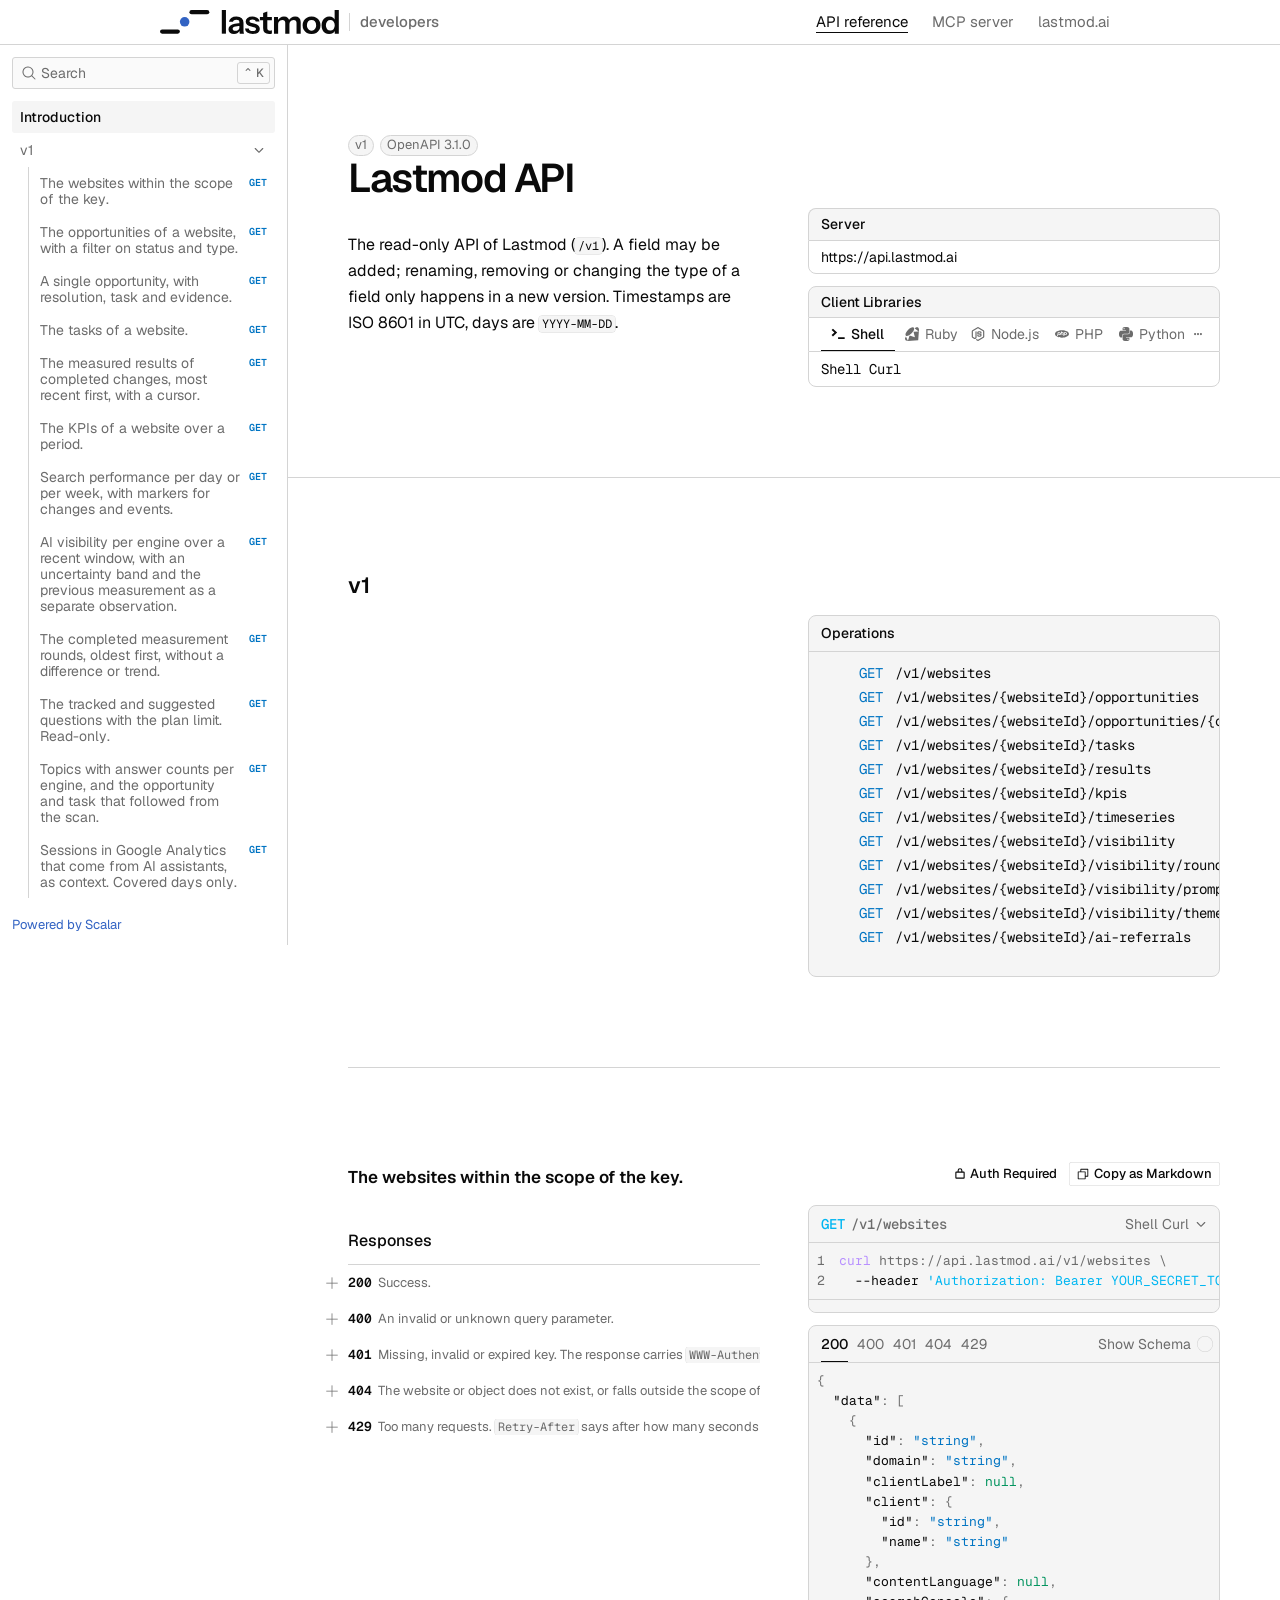
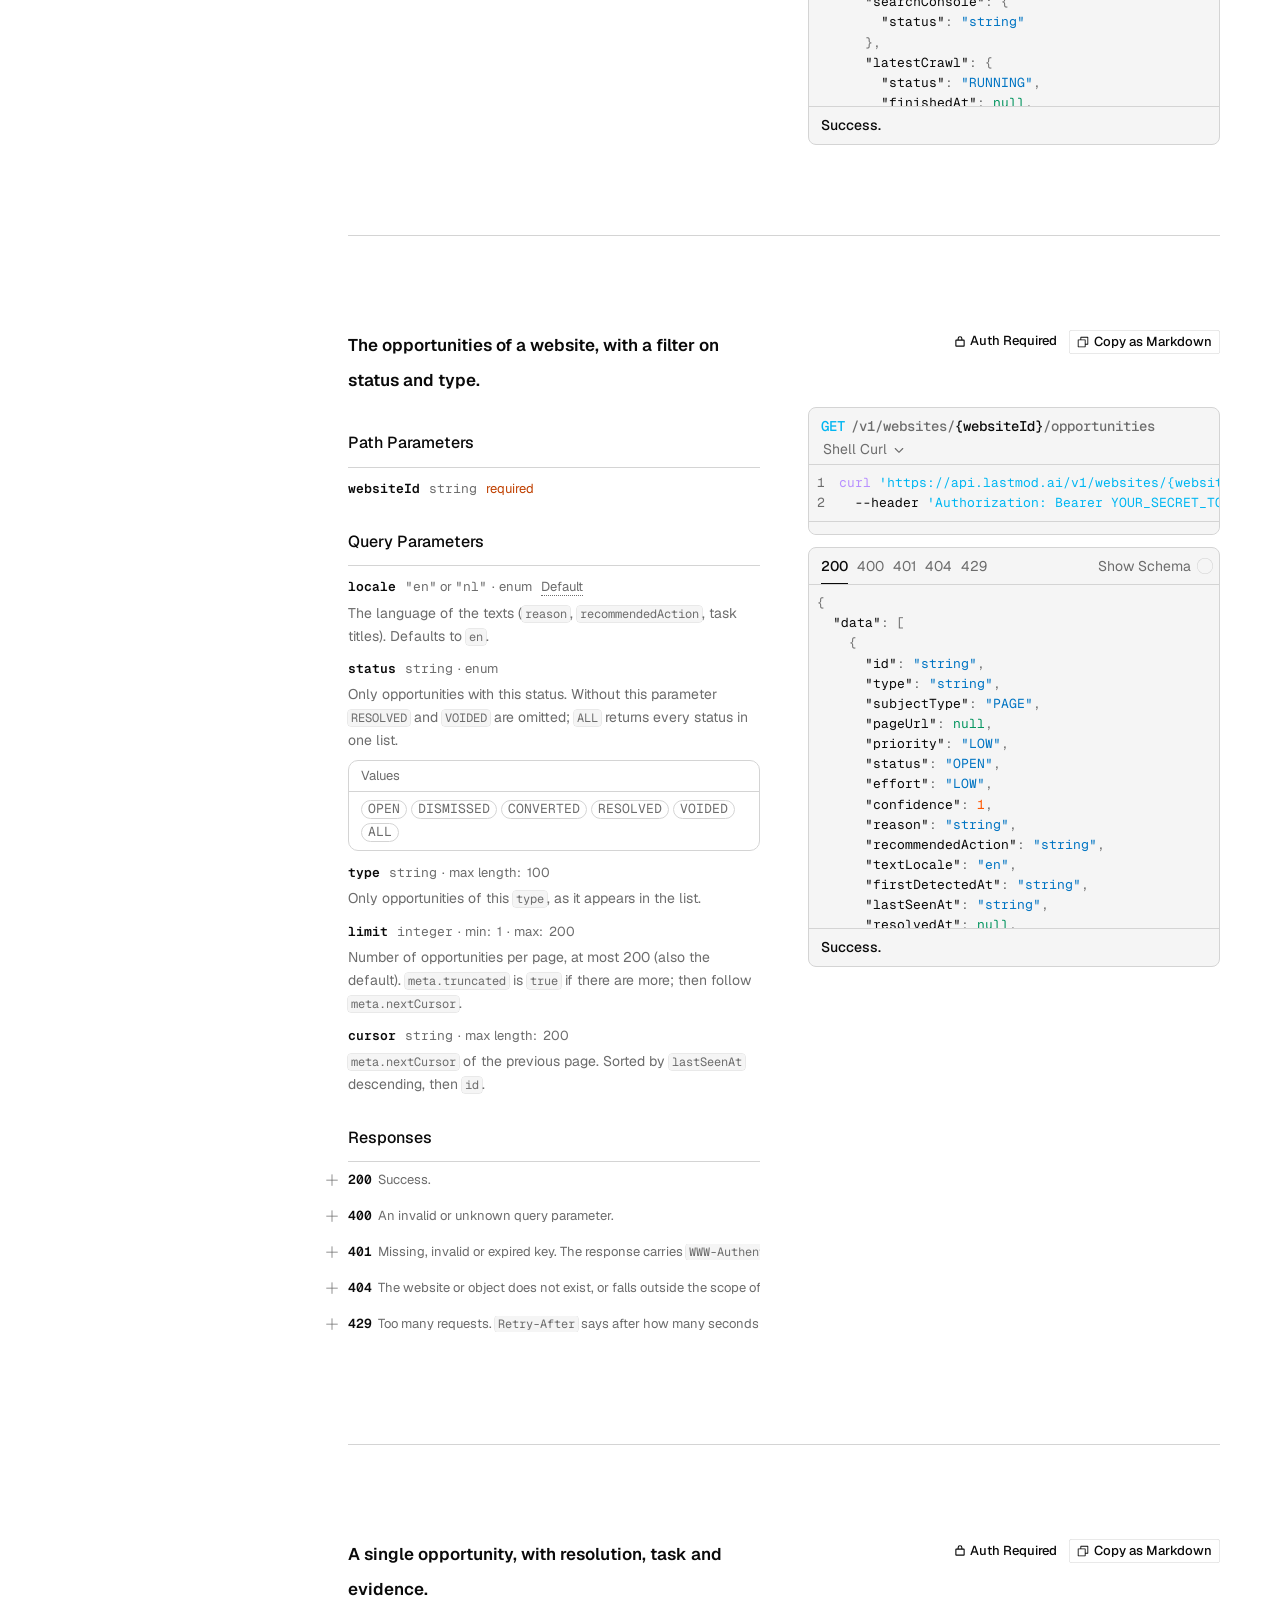
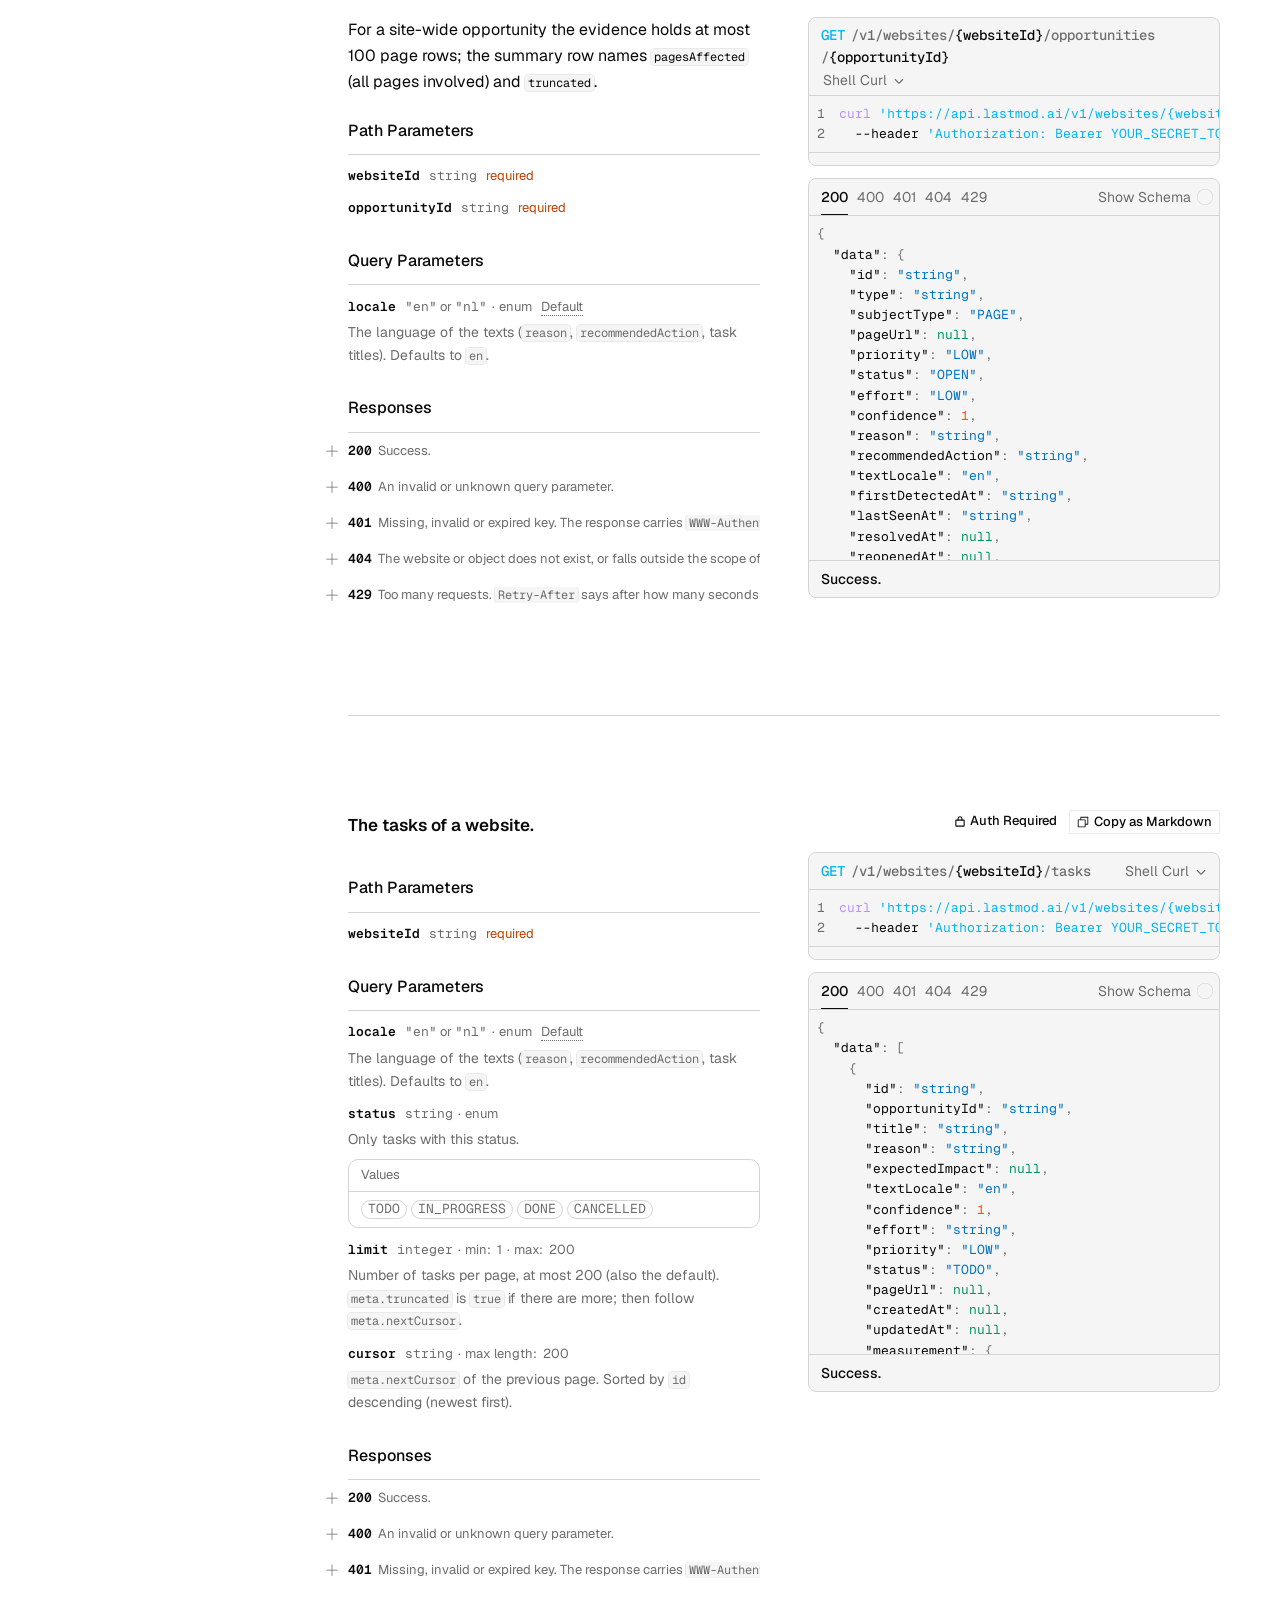
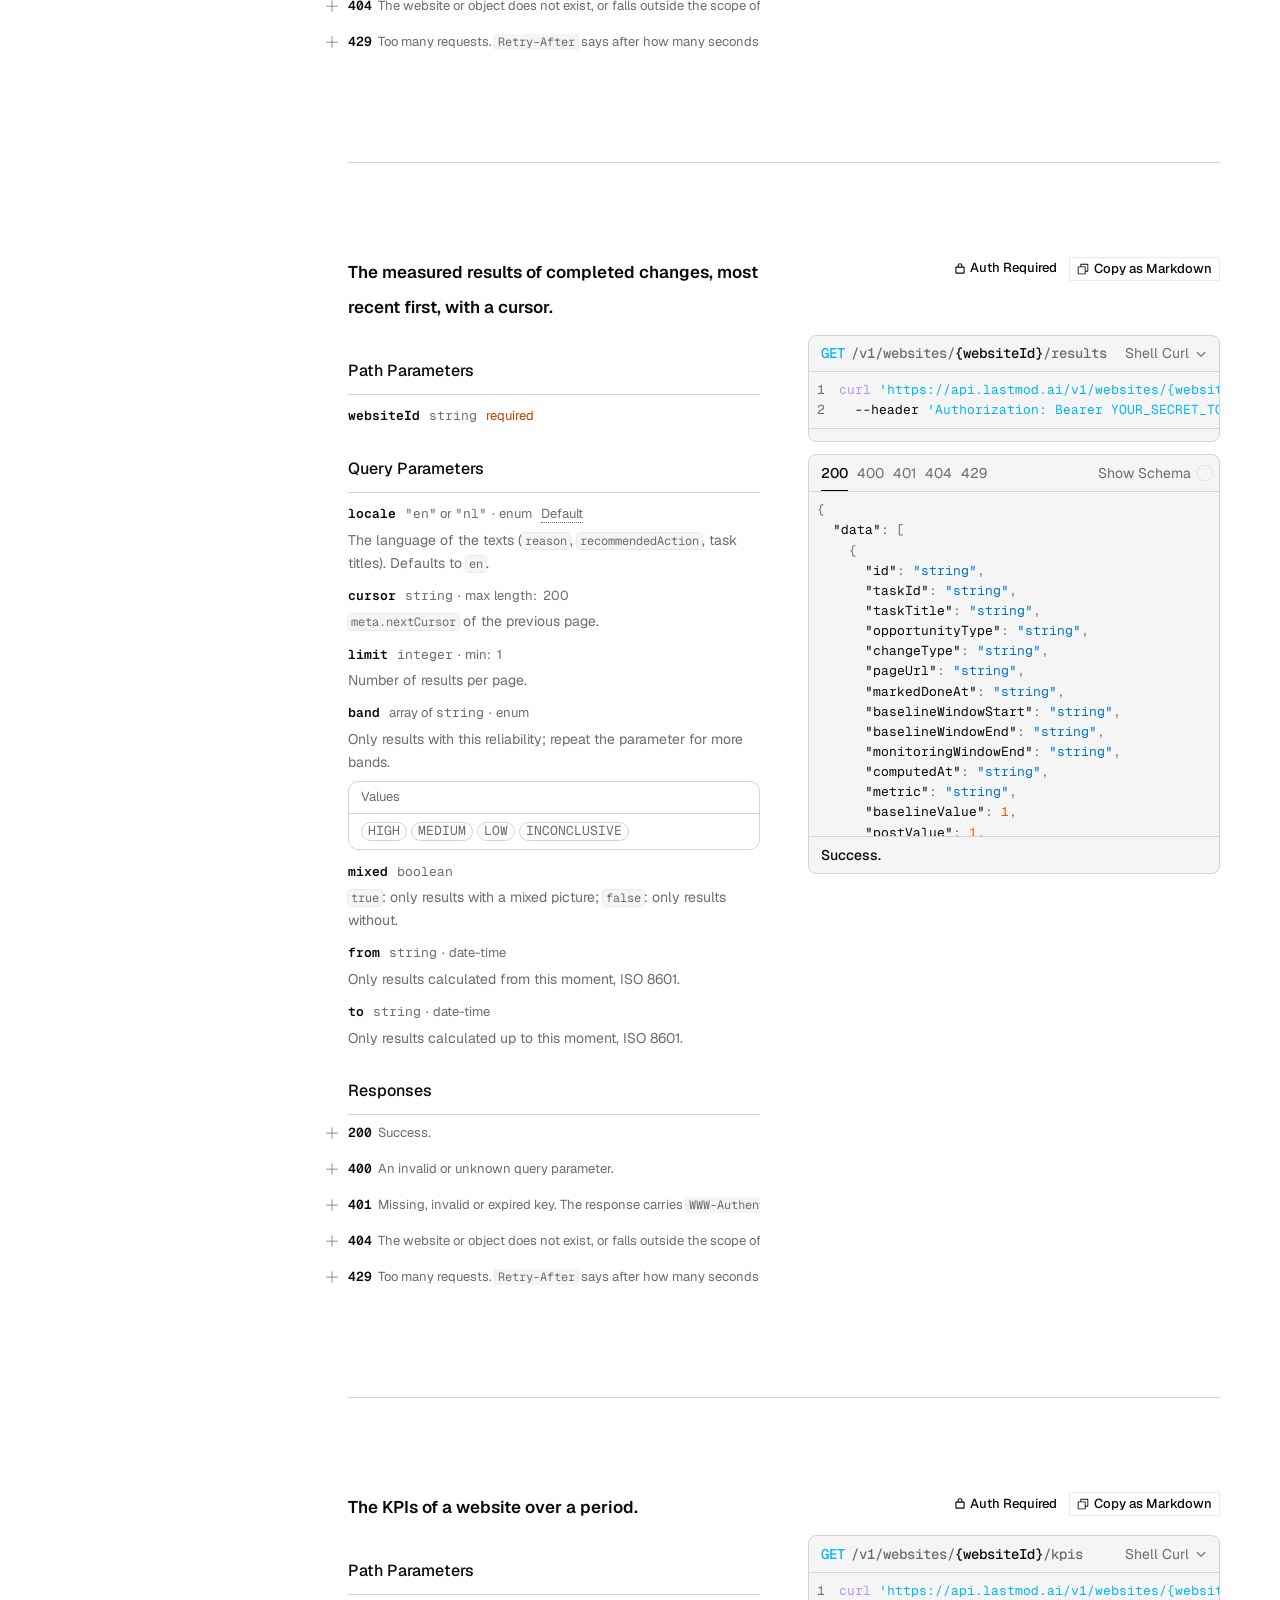
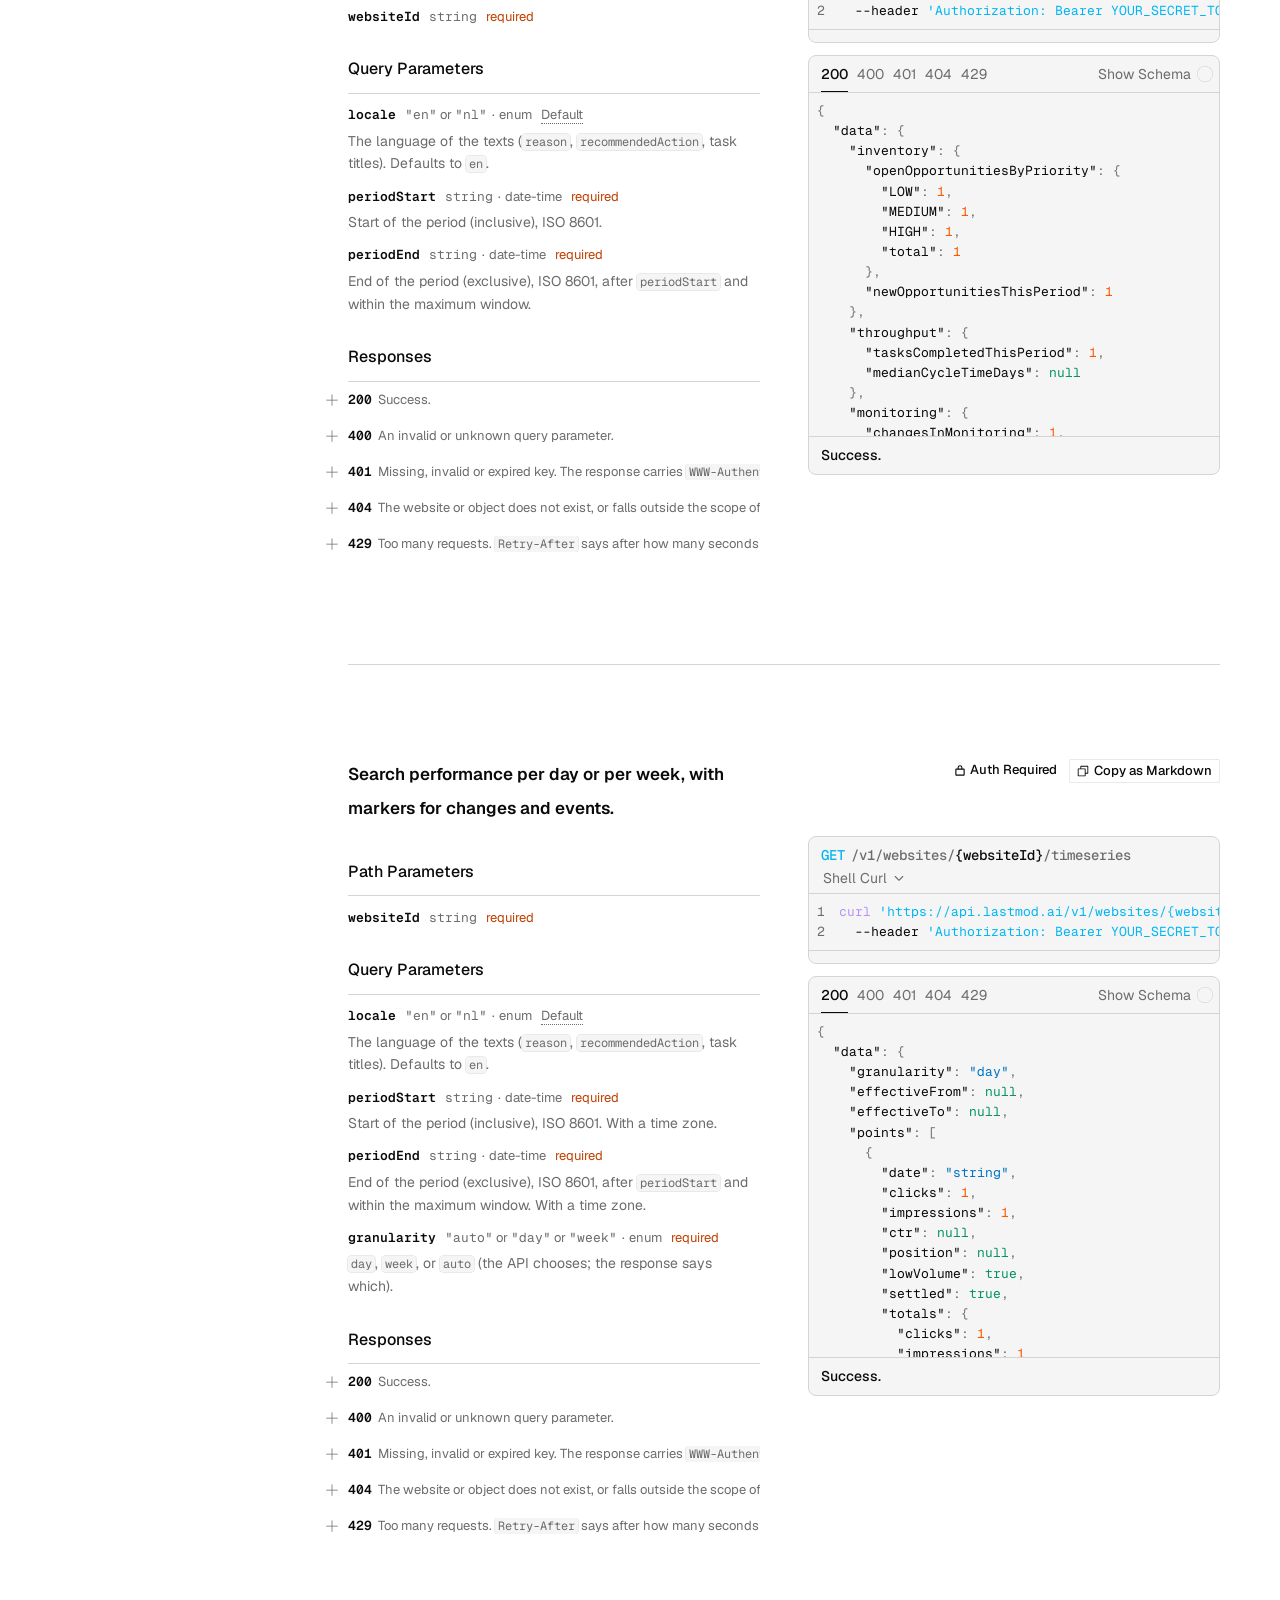
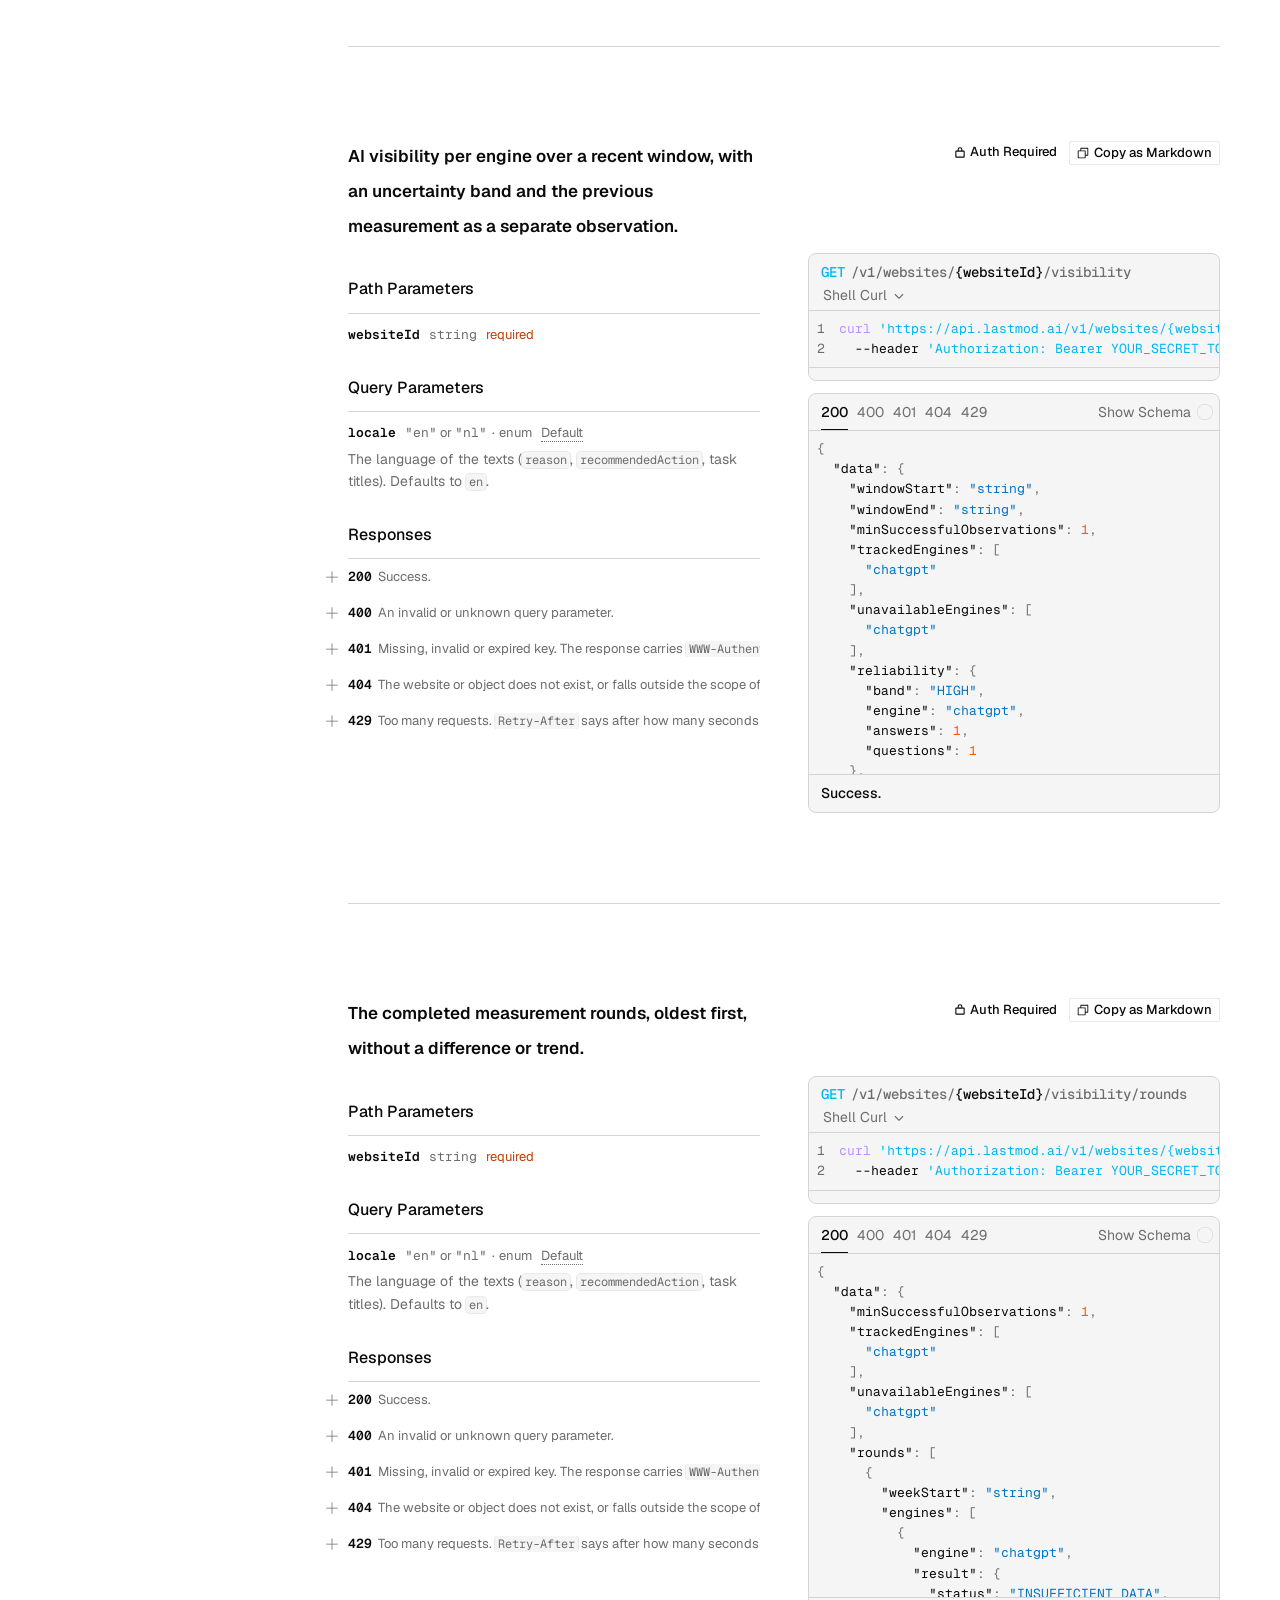
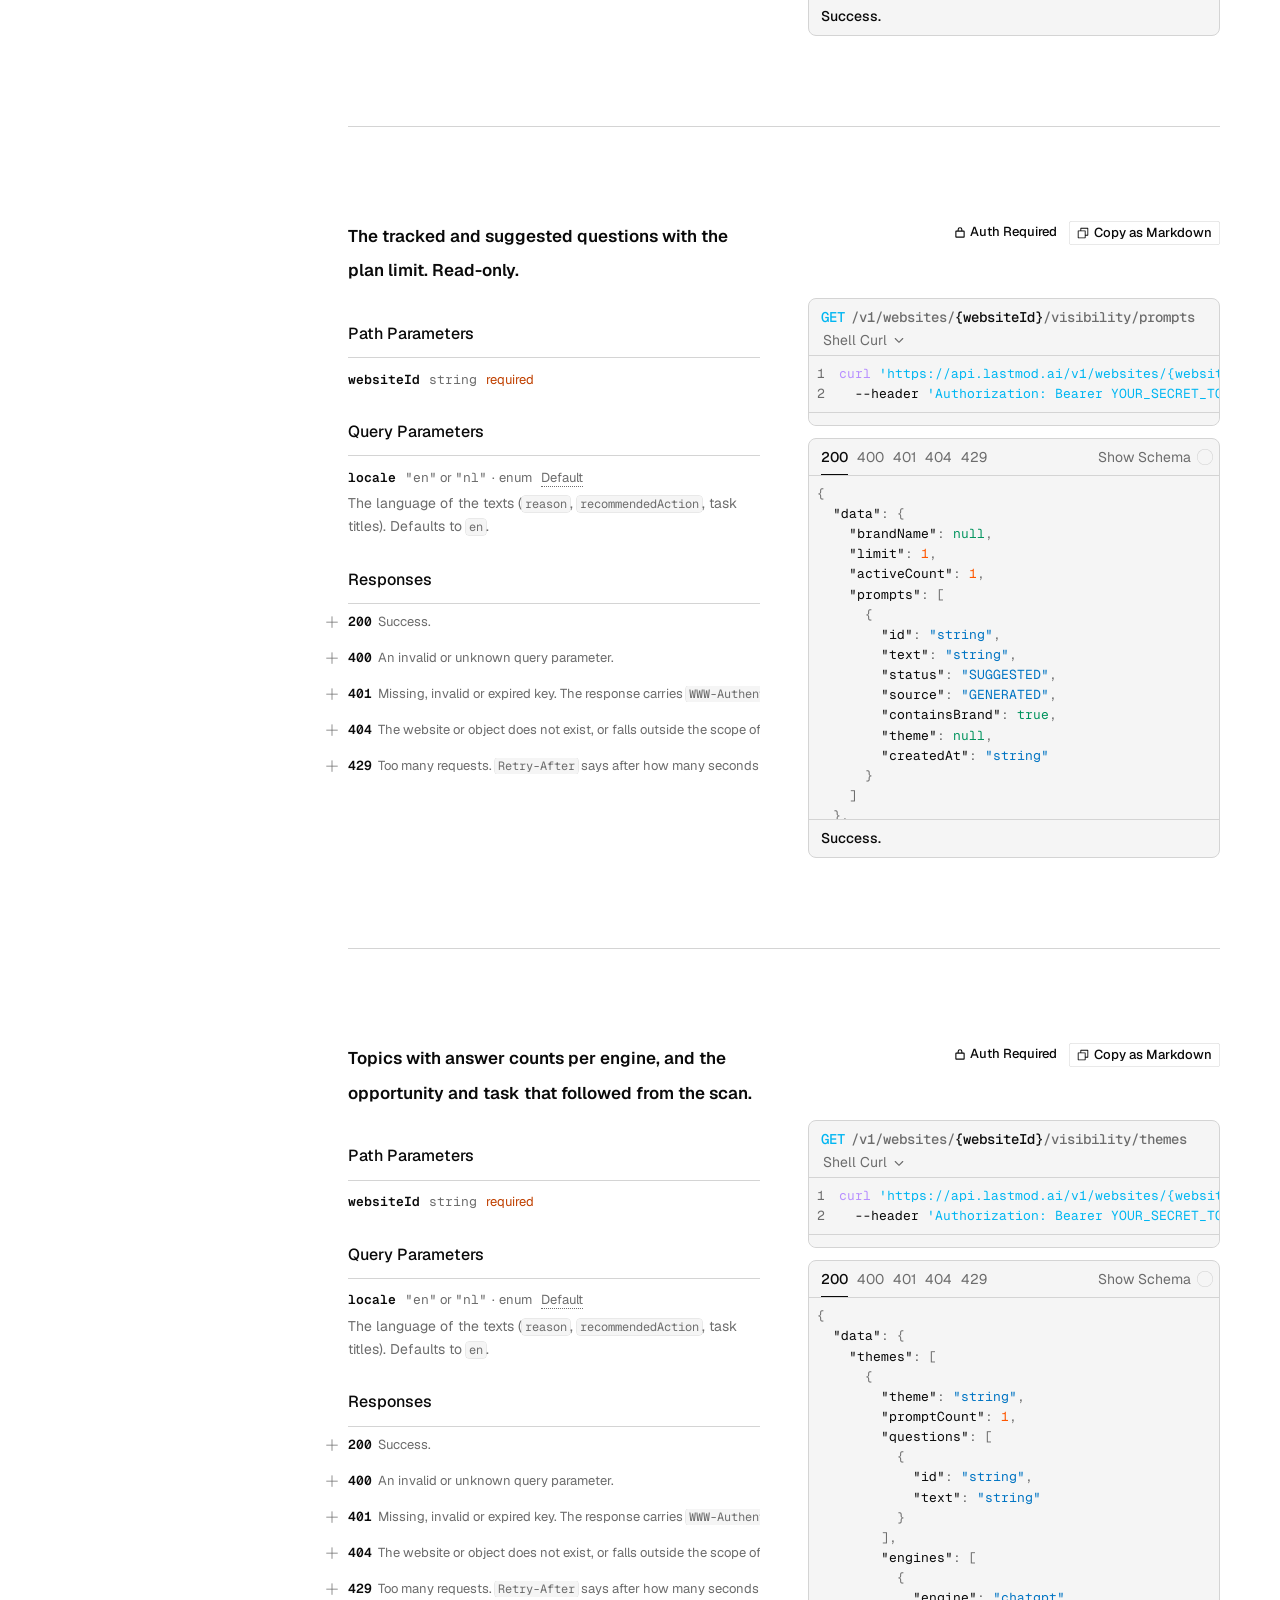
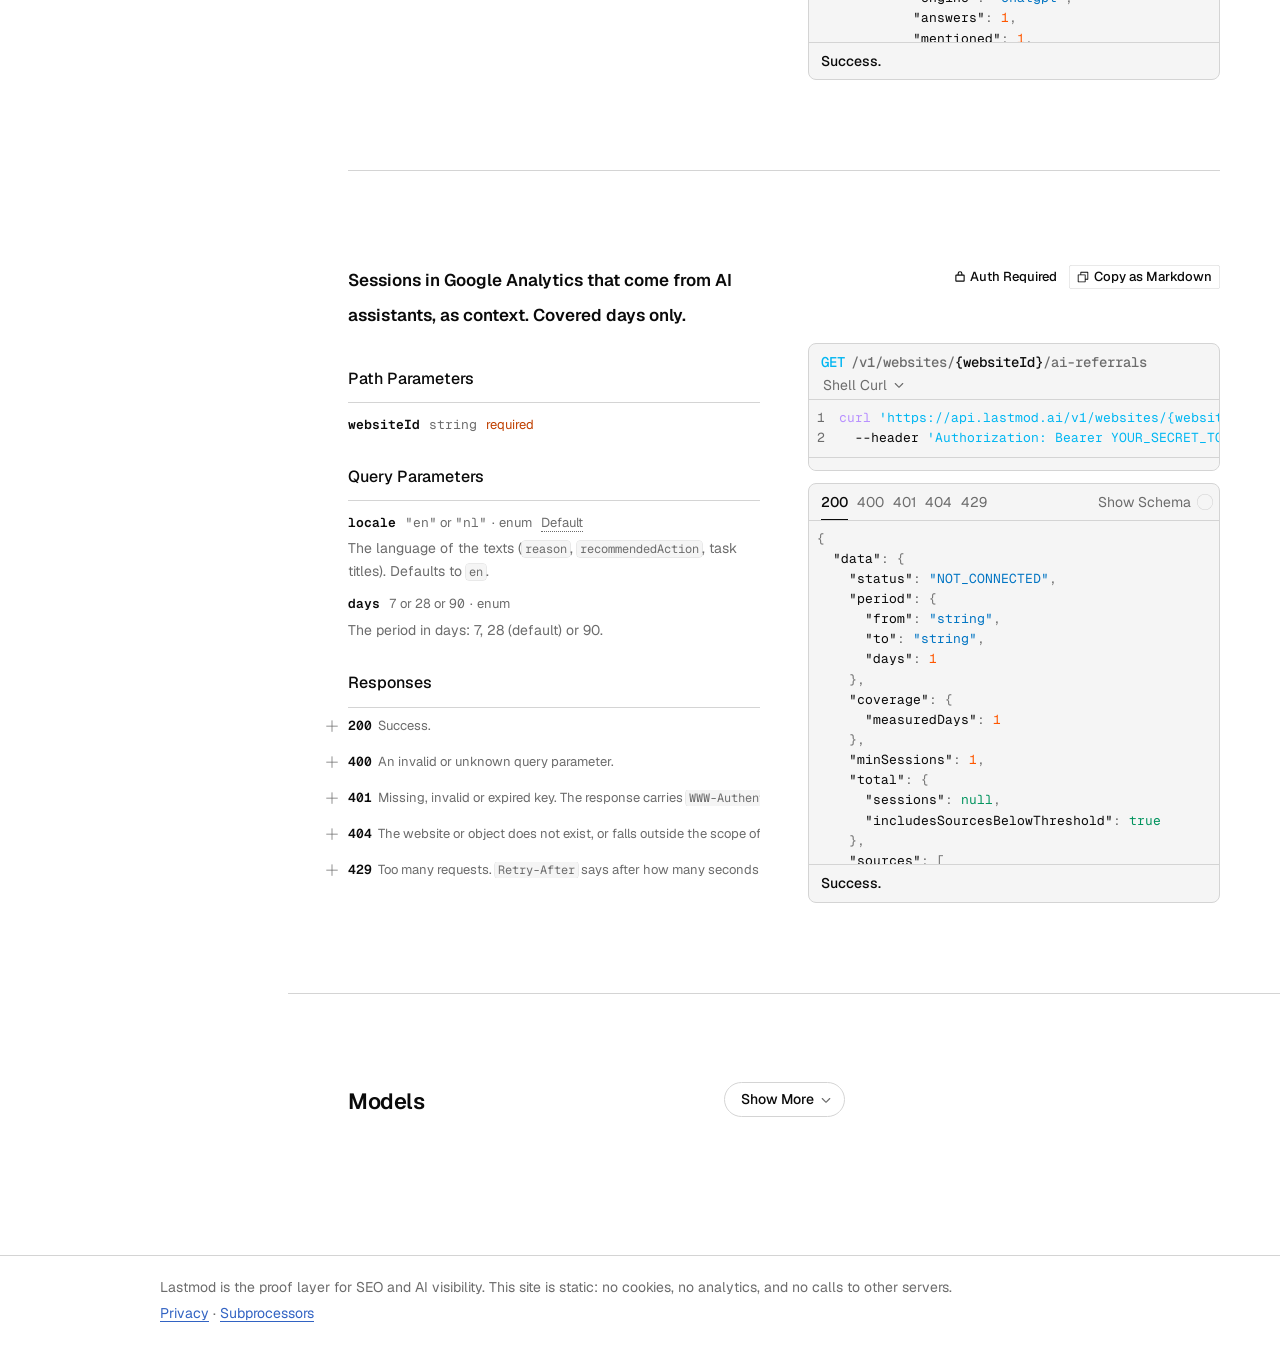
==== api/index.html @ a7e5242b "Publish developers site (source 8c33e9829)" ====
<!doctype html>
<html lang="en">
<head>
<meta charset="utf-8">
<meta name="viewport" content="width=device-width, initial-scale=1">
<meta http-equiv="Content-Security-Policy" content="default-src &#39;none&#39;; script-src &#39;self&#39;; style-src &#39;self&#39; &#39;unsafe-inline&#39;; img-src &#39;self&#39; data:; font-src &#39;self&#39; data:; connect-src &#39;self&#39;; base-uri &#39;none&#39;; form-action &#39;none&#39;">
<meta name="referrer" content="no-referrer">
<meta name="color-scheme" content="light dark">
<title>API reference — Lastmod for developers</title>
<meta name="description" content="The Lastmod /v1 API reference: endpoints, parameters, responses and errors.">
<link rel="icon" href="/favicon.svg" type="image/svg+xml">
<link rel="preload" href="/fonts/geist-latin-wght-normal.woff2" as="font" type="font/woff2" crossorigin>
<link rel="stylesheet" href="/tokens.css">
<link rel="stylesheet" href="/site.css">
<link rel="stylesheet" href="/api/theme.css">
</head>
<body>
<a class="skip" href="#main">Skip to content</a>
<header class="site-header">
<div class="site-header__inner">
<a class="brand" href="/" aria-label="Lastmod developers"><svg class="brand__logo brand__logo--full" viewBox="0 0 5439 730" fill="none" aria-hidden="true" focusable="false"><g transform="translate(0 720.0) scale(1 -1)"><g stroke="currentColor"><path d="M65 65 H540" stroke-width="130" stroke-linecap="round"/><path d="M960 655 H1435" stroke-width="130" stroke-linecap="round"/></g><circle cx="750" cy="360" r="145" fill="var(--lastmod-brand, #3263c3)"/><g fill="currentColor"><path transform="translate(1813.0 0.0)" d="M67.0 0.0V720.0H193.0V0.0Z"/><path transform="translate(2043.0 0.0)" d="M385.0 0.0Q380.0 20.0 377.5 44.0Q375.0 68.0 375.0 102.0H371.0V344.0Q371.0 384.0 348.5 404.5Q326.0 425.0 280.0 425.0Q235.0 425.0 208.5 408.5Q182.0 392.0 176.0 361.0H55.0Q63.0 432.0 123.0 476.0Q183.0 520.0 284.0 520.0Q389.0 520.0 443.0 472.5Q497.0 425.0 497.0 333.0V102.0Q497.0 78.0 500.5 53.0Q504.0 28.0 511.0 0.0ZM208.0 -10.0Q131.0 -10.0 85.5 28.5Q40.0 67.0 40.0 132.0Q40.0 202.0 91.0 243.0Q142.0 284.0 235.0 298.0L394.0 322.0V242.0L256.0 221.0Q211.0 214.0 188.5 196.0Q166.0 178.0 166.0 146.0Q166.0 117.0 187.0 101.5Q208.0 86.0 245.0 86.0Q299.0 86.0 335.0 113.0Q371.0 140.0 371.0 179.0L385.0 102.0Q365.0 47.0 319.5 18.5Q274.0 -10.0 208.0 -10.0Z"/><path transform="translate(2561.0 0.0)" d="M262.0 -10.0Q156.0 -10.0 93.0 34.5Q30.0 79.0 24.0 158.0H139.0Q144.0 119.0 176.0 99.0Q208.0 79.0 262.0 79.0Q311.0 79.0 335.5 94.5Q360.0 110.0 360.0 139.0Q360.0 160.0 346.0 173.5Q332.0 187.0 293.0 196.0L211.0 215.0Q127.0 233.0 86.5 271.5Q46.0 310.0 46.0 368.0Q46.0 439.0 100.5 479.5Q155.0 520.0 251.0 520.0Q346.0 520.0 403.5 479.5Q461.0 439.0 467.0 368.0H352.0Q347.0 399.0 320.5 415.0Q294.0 431.0 248.0 431.0Q205.0 431.0 183.0 417.5Q161.0 404.0 161.0 378.0Q161.0 358.0 178.0 344.5Q195.0 331.0 235.0 321.0L323.0 301.0Q398.0 284.0 436.5 242.0Q475.0 200.0 475.0 143.0Q475.0 70.0 419.0 30.0Q363.0 -10.0 262.0 -10.0Z"/><path transform="translate(3024.0 0.0)" d="M296.0 -10.0Q202.0 -10.0 157.5 34.5Q113.0 79.0 113.0 168.0V626.0L240.0 673.0V165.0Q240.0 128.0 260.0 110.0Q280.0 92.0 323.0 92.0Q340.0 92.0 353.5 94.5Q367.0 97.0 379.0 101.0V3.0Q367.0 -3.0 345.0 -6.5Q323.0 -10.0 296.0 -10.0ZM15.0 411.0V510.0H379.0V411.0Z"/><path transform="translate(3400.0 0.0)" d="M67.0 0.0V510.0H190.0V390.0H193.0V0.0ZM410.0 0.0V329.0Q410.0 374.0 387.5 395.5Q365.0 417.0 324.0 417.0Q288.0 417.0 258.0 400.0Q228.0 383.0 210.5 352.0Q193.0 321.0 193.0 280.0L180.0 397.0Q206.0 453.0 255.0 486.5Q304.0 520.0 369.0 520.0Q447.0 520.0 492.0 475.5Q537.0 431.0 537.0 361.0V0.0ZM753.0 0.0V329.0Q753.0 374.0 731.0 395.5Q709.0 417.0 668.0 417.0Q631.0 417.0 601.0 400.0Q571.0 383.0 554.0 352.0Q537.0 321.0 537.0 280.0L515.0 397.0Q540.0 453.0 591.0 486.5Q642.0 520.0 709.0 520.0Q789.0 520.0 834.5 474.5Q880.0 429.0 880.0 354.0V0.0Z"/><path transform="translate(4311.0 0.0)" d="M299.0 -10.0Q218.0 -10.0 156.5 24.0Q95.0 58.0 61.0 118.5Q27.0 179.0 27.0 257.0Q27.0 335.0 61.0 394.0Q95.0 453.0 156.5 486.5Q218.0 520.0 299.0 520.0Q381.0 520.0 442.0 486.5Q503.0 453.0 537.0 394.0Q571.0 335.0 571.0 257.0Q571.0 179.0 536.5 118.5Q502.0 58.0 441.0 24.0Q380.0 -10.0 299.0 -10.0ZM299.0 91.0Q339.0 91.0 371.0 111.5Q403.0 132.0 421.0 169.5Q439.0 207.0 439.0 258.0Q439.0 333.0 399.5 376.0Q360.0 419.0 299.0 419.0Q238.0 419.0 198.0 376.0Q158.0 333.0 158.0 258.0Q158.0 207.0 176.5 169.5Q195.0 132.0 226.5 111.5Q258.0 91.0 299.0 91.0Z"/><path transform="translate(4885.0 0.0)" d="M431.0 0.0V115.0L441.0 113.0Q428.0 57.0 378.0 23.5Q328.0 -10.0 259.0 -10.0Q189.0 -10.0 137.5 22.5Q86.0 55.0 58.0 114.0Q30.0 173.0 30.0 253.0Q30.0 334.0 59.0 394.0Q88.0 454.0 140.5 487.0Q193.0 520.0 263.0 520.0Q335.0 520.0 382.0 485.5Q429.0 451.0 440.0 390.0L427.0 389.0V720.0H554.0V0.0ZM296.0 93.0Q357.0 93.0 393.5 135.5Q430.0 178.0 430.0 255.0Q430.0 332.0 393.0 374.0Q356.0 416.0 295.0 416.0Q235.0 416.0 198.0 373.5Q161.0 331.0 161.0 254.0Q161.0 177.0 198.0 135.0Q235.0 93.0 296.0 93.0Z"/></g></g></svg><svg class="brand__logo brand__logo--compact" viewBox="0 0 1000 1000" fill="none" aria-hidden="true" focusable="false"><path d="M140 780 H500 V220 H860" stroke="currentColor" stroke-width="200" stroke-linecap="round" stroke-linejoin="round"/><circle cx="500" cy="500" r="124" fill="var(--lastmod-brand, #3263c3)"/></svg><span class="brand__tag" aria-hidden="true">developers</span></a>
<nav class="nav" aria-label="Main"><a href="/api/" aria-current="page">API reference</a><a href="/mcp/">MCP server</a><a href="https://www.lastmod.ai">lastmod.ai</a></nav>
</div>
</header>
<main id="main" class="reference">
<div id="app"></div>
<noscript><p class="main">The API reference needs JavaScript. The same description is available as <a href="/spec/v1.openapi.json">JSON</a>.</p></noscript>
</main>
<footer class="site-footer">
<div class="site-footer__inner">
<p>Lastmod is the proof layer for SEO and AI visibility. This site is static: no cookies, no analytics, and no calls to other servers.</p>
<p><a href="https://www.lastmod.ai/en/privacy">Privacy</a> · <a href="https://www.lastmod.ai/en/subprocessors">Subprocessors</a></p>
</div>
</footer>
<script src="/vendor/scalar.js"></script>
<script src="/api/init.js"></script>
</body>
</html>
---- tokens.css ----
/* Generated from the Lastmod design tokens; do not edit by hand. */
:root {
  --background: oklch(1 0 0);
  --foreground: oklch(0.145 0 0);
  --muted: oklch(0.97 0 0);
  --muted-foreground: oklch(0.53 0 0);
  --primary: oklch(0.5193 0.1596 262.08);
  --primary-foreground: oklch(0.985 0 0);
  --border: oklch(0.87 0 0);
  --ring: oklch(0.6 0.14 262);
  --card: oklch(1 0 0);
  --primary-subtle: oklch(0.95 0.022 262);
  --primary-subtle-border: oklch(0.83 0.055 262);
  --info-subtle: oklch(0.96 0.025 240);
  --info-subtle-foreground: oklch(0.33 0.075 245);
  --info-border: oklch(0.88 0.05 240);
  --radius: 0.625rem;
  color-scheme: light;
}
@media (prefers-color-scheme: dark) {
  :root:not([data-theme="light"]) {
    --background: oklch(0.145 0 0);
    --foreground: oklch(0.985 0 0);
    --muted: oklch(0.269 0 0);
    --muted-foreground: oklch(0.708 0 0);
    --primary: oklch(0.7 0.135 262);
    --primary-foreground: oklch(0.16 0.03 262);
    --border: oklch(1 0 0 / 18%);
    --ring: oklch(0.7 0.135 262);
    --card: oklch(0.23 0.005 85);
    --primary-subtle: oklch(0.28 0.035 262);
    --primary-subtle-border: oklch(0.4 0.07 262);
    --info-subtle: oklch(0.27 0.04 245);
    --info-subtle-foreground: oklch(0.9 0.05 240);
    --info-border: oklch(0.38 0.06 245);
    --radius: 0.625rem;
    color-scheme: dark;
  }
}
:root[data-theme="dark"] {
  --background: oklch(0.145 0 0);
  --foreground: oklch(0.985 0 0);
  --muted: oklch(0.269 0 0);
  --muted-foreground: oklch(0.708 0 0);
  --primary: oklch(0.7 0.135 262);
  --primary-foreground: oklch(0.16 0.03 262);
  --border: oklch(1 0 0 / 18%);
  --ring: oklch(0.7 0.135 262);
  --card: oklch(0.23 0.005 85);
  --primary-subtle: oklch(0.28 0.035 262);
  --primary-subtle-border: oklch(0.4 0.07 262);
  --info-subtle: oklch(0.27 0.04 245);
  --info-subtle-foreground: oklch(0.9 0.05 240);
  --info-border: oklch(0.38 0.06 245);
  --radius: 0.625rem;
  color-scheme: dark;
}
---- site.css ----
/* Lastmod developers: layout of the static pages. Colour comes from tokens.css only. */

/* Geist en Geist Mono, zelf meegeleverd (OFL, fonts/LICENSE.txt): dezelfde lettertypen als lastmod.ai. */
@font-face {
  font-family: "Geist";
  src: url("/fonts/geist-latin-wght-normal.woff2") format("woff2-variations");
  font-weight: 100 900;
  font-style: normal;
  font-display: swap;
}

@font-face {
  font-family: "Geist Mono";
  src: url("/fonts/geist-mono-latin-wght-normal.woff2") format("woff2-variations");
  font-weight: 100 900;
  font-style: normal;
  font-display: swap;
}

*,
*::before,
*::after {
  box-sizing: border-box;
}

html {
  -webkit-text-size-adjust: 100%;
}

body {
  margin: 0;
  background: var(--background);
  color: var(--foreground);
  font-family:
    "Geist",
    ui-sans-serif,
    system-ui,
    -apple-system,
    "Segoe UI",
    Roboto,
    "Helvetica Neue",
    Arial,
    sans-serif;
  font-size: 1rem;
  line-height: 1.6;
}

a {
  color: var(--primary);
  text-underline-offset: 0.18em;
}

a:focus-visible,
summary:focus-visible {
  outline: 2px solid var(--ring);
  outline-offset: 2px;
  border-radius: 2px;
}

code,
pre {
  font-family: "Geist Mono", ui-monospace, "SF Mono", Menlo, Consolas, "Liberation Mono", monospace;
}

.skip {
  position: absolute;
  left: -999px;
}
.skip:focus {
  left: 1rem;
  top: 1rem;
  z-index: 10;
  background: var(--background);
  padding: 0.5rem 0.75rem;
}

.site-header {
  border-bottom: 1px solid var(--border);
}

.site-header__inner,
.main,
.site-footer__inner {
  max-width: 62rem;
  margin: 0 auto;
  padding-left: 1rem;
  padding-right: 1rem;
}

.site-header__inner {
  display: flex;
  flex-wrap: wrap;
  align-items: center;
  gap: 0 1.5rem;
}

.brand {
  display: inline-flex;
  align-items: center;
  gap: 0.625rem;
  min-height: 2.75rem;
  color: var(--foreground);
  text-decoration: none;
}

.brand__logo {
  display: block;
  height: 1.5rem;
  width: auto;
  flex: none;
}

/* Het volledige logo bevat het beeldmerk al: het compacte is alleen voor smalle schermen. */
.brand__logo--compact {
  display: none;
  height: 1.75rem;
}

.brand__tag {
  color: var(--muted-foreground);
  font-size: 0.9375rem;
  font-weight: 500;
  padding-left: 0.625rem;
  border-left: 1px solid var(--border);
  line-height: 1.25;
}

@media (max-width: 30rem) {
  .brand__logo--full {
    display: none;
  }
  .brand__logo--compact {
    display: block;
  }
}

.nav {
  display: flex;
  flex-wrap: wrap;
  gap: 0 0.25rem;
  margin-left: auto;
}

.nav a {
  display: inline-flex;
  align-items: center;
  min-height: 2.75rem;
  min-width: 2.75rem;
  padding: 0 0.625rem;
  color: var(--muted-foreground);
  font-size: 0.9375rem;
  text-decoration: none;
}

.nav a:hover,
.nav a[aria-current="page"] {
  color: var(--foreground);
}

.nav a[aria-current="page"] {
  text-decoration: underline;
  text-underline-offset: 0.35em;
}

.main {
  padding-top: 2.5rem;
  padding-bottom: 4rem;
}

h1 {
  margin: 0 0 0.75rem;
  font-size: clamp(1.75rem, 1.4rem + 1.4vw, 2.5rem);
  font-weight: 600;
  line-height: 1.12;
  letter-spacing: -0.035em;
}

h2 {
  margin: 2.5rem 0 0.75rem;
  font-size: 1.375rem;
  font-weight: 600;
  line-height: 1.25;
  letter-spacing: -0.02em;
}

h3 {
  margin: 0 0 0.25rem;
  font-size: 1.0625rem;
}

p,
ul,
ol {
  margin: 0 0 1rem;
}

.lede {
  max-width: 40rem;
  color: var(--muted-foreground);
  font-size: 1.125rem;
}

.muted {
  color: var(--muted-foreground);
}

.cards {
  display: grid;
  gap: 1rem;
  grid-template-columns: repeat(auto-fit, minmax(16rem, 1fr));
  margin: 1.5rem 0 0;
  padding: 0;
  list-style: none;
}

.card {
  display: block;
  height: 100%;
  padding: 1.25rem;
  border: 1px solid var(--border);
  border-radius: var(--radius);
  background: var(--card);
  color: var(--foreground);
  text-decoration: none;
}

.card:hover {
  border-color: var(--primary);
}

.card p {
  margin: 0;
  color: var(--muted-foreground);
  font-size: 0.9375rem;
}

.card h2 {
  margin: 0 0 0.25rem;
  font-size: 1.125rem;
}

pre {
  margin: 0 0 1rem;
  padding: 1rem;
  overflow-x: auto;
  border: 1px solid var(--border);
  border-radius: var(--radius);
  background: var(--muted);
  font-size: 0.8125rem;
  line-height: 1.55;
}

:not(pre) > code {
  padding: 0.1em 0.35em;
  border-radius: 4px;
  background: var(--muted);
  font-size: 0.875em;
}

.note {
  padding: 0.75rem 1rem;
  border: 1px solid var(--info-border);
  border-radius: var(--radius);
  background: var(--info-subtle);
  color: var(--info-subtle-foreground);
  font-size: 0.9375rem;
}

.tool {
  border: 1px solid var(--border);
  border-radius: var(--radius);
  background: var(--card);
  margin: 0 0 0.75rem;
}

.tool > summary {
  display: flex;
  flex-wrap: wrap;
  align-items: baseline;
  gap: 0.25rem 0.75rem;
  min-height: 2.75rem;
  padding: 0.75rem 1rem;
  cursor: pointer;
}

.tool > summary code {
  background: none;
  padding: 0;
  font-size: 0.9375rem;
  font-weight: 600;
  color: var(--foreground);
}

.tool__title {
  color: var(--muted-foreground);
  font-size: 0.875rem;
}

.tool__body {
  padding: 0 1rem 1rem;
}

.table-wrap {
  overflow-x: auto;
}

table {
  width: 100%;
  border-collapse: collapse;
  font-size: 0.875rem;
}

th,
td {
  padding: 0.5rem 0.75rem 0.5rem 0;
  border-top: 1px solid var(--border);
  text-align: left;
  vertical-align: top;
}

th {
  color: var(--muted-foreground);
  font-size: 0.75rem;
  font-weight: 500;
}

.site-footer {
  border-top: 1px solid var(--border);
  color: var(--muted-foreground);
  font-size: 0.875rem;
}

.site-footer__inner {
  padding-top: 1.25rem;
  padding-bottom: 1.5rem;
}

.site-footer p {
  margin: 0 0 0.25rem;
}

.site-footer a {
  display: inline-block;
  min-height: 1.5rem;
}

@media (pointer: coarse) {
  .site-footer a {
    min-height: 2.75rem;
    line-height: 2.75rem;
  }
}
---- api/theme.css ----
/* Maps the API reference onto the site tokens; the colours live in /tokens.css. */
.light-mode,
.dark-mode {
  --scalar-font:
    "Geist", ui-sans-serif, system-ui, -apple-system, "Segoe UI", Roboto, "Helvetica Neue", Arial, sans-serif;
  --scalar-font-code:
    "Geist Mono", ui-monospace, "SF Mono", Menlo, Consolas, "Liberation Mono", monospace;
  --scalar-background-1: var(--background);
  --scalar-background-2: var(--muted);
  --scalar-background-3: var(--muted);
  --scalar-background-accent: var(--primary-subtle);
  --scalar-color-1: var(--foreground);
  --scalar-color-2: var(--muted-foreground);
  --scalar-color-3: var(--muted-foreground);
  --scalar-color-accent: var(--primary);
  --scalar-border-color: var(--border);
  --scalar-button-1: var(--primary);
  --scalar-button-1-color: var(--primary-foreground);
  --scalar-radius: var(--radius);
  --scalar-radius-lg: var(--radius);
}
.reference {
  max-width: none;
  padding: 0;
}
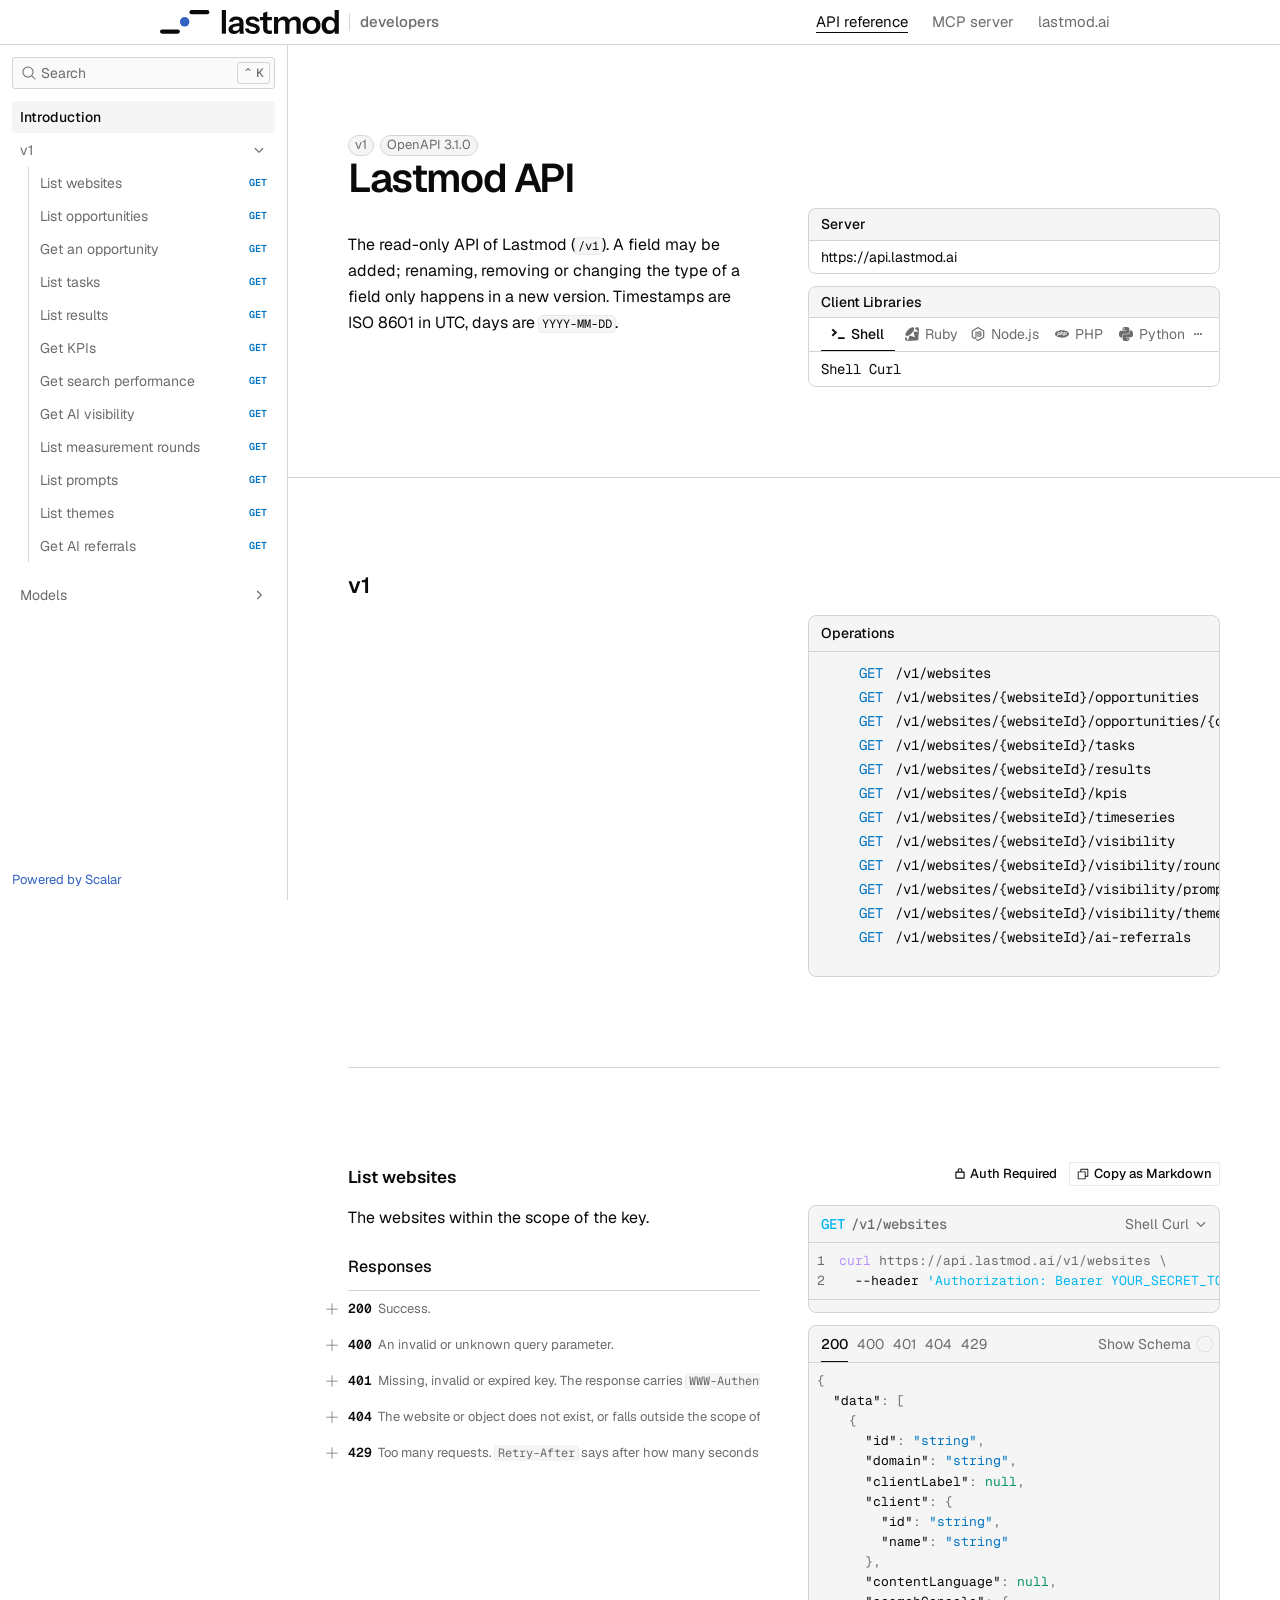
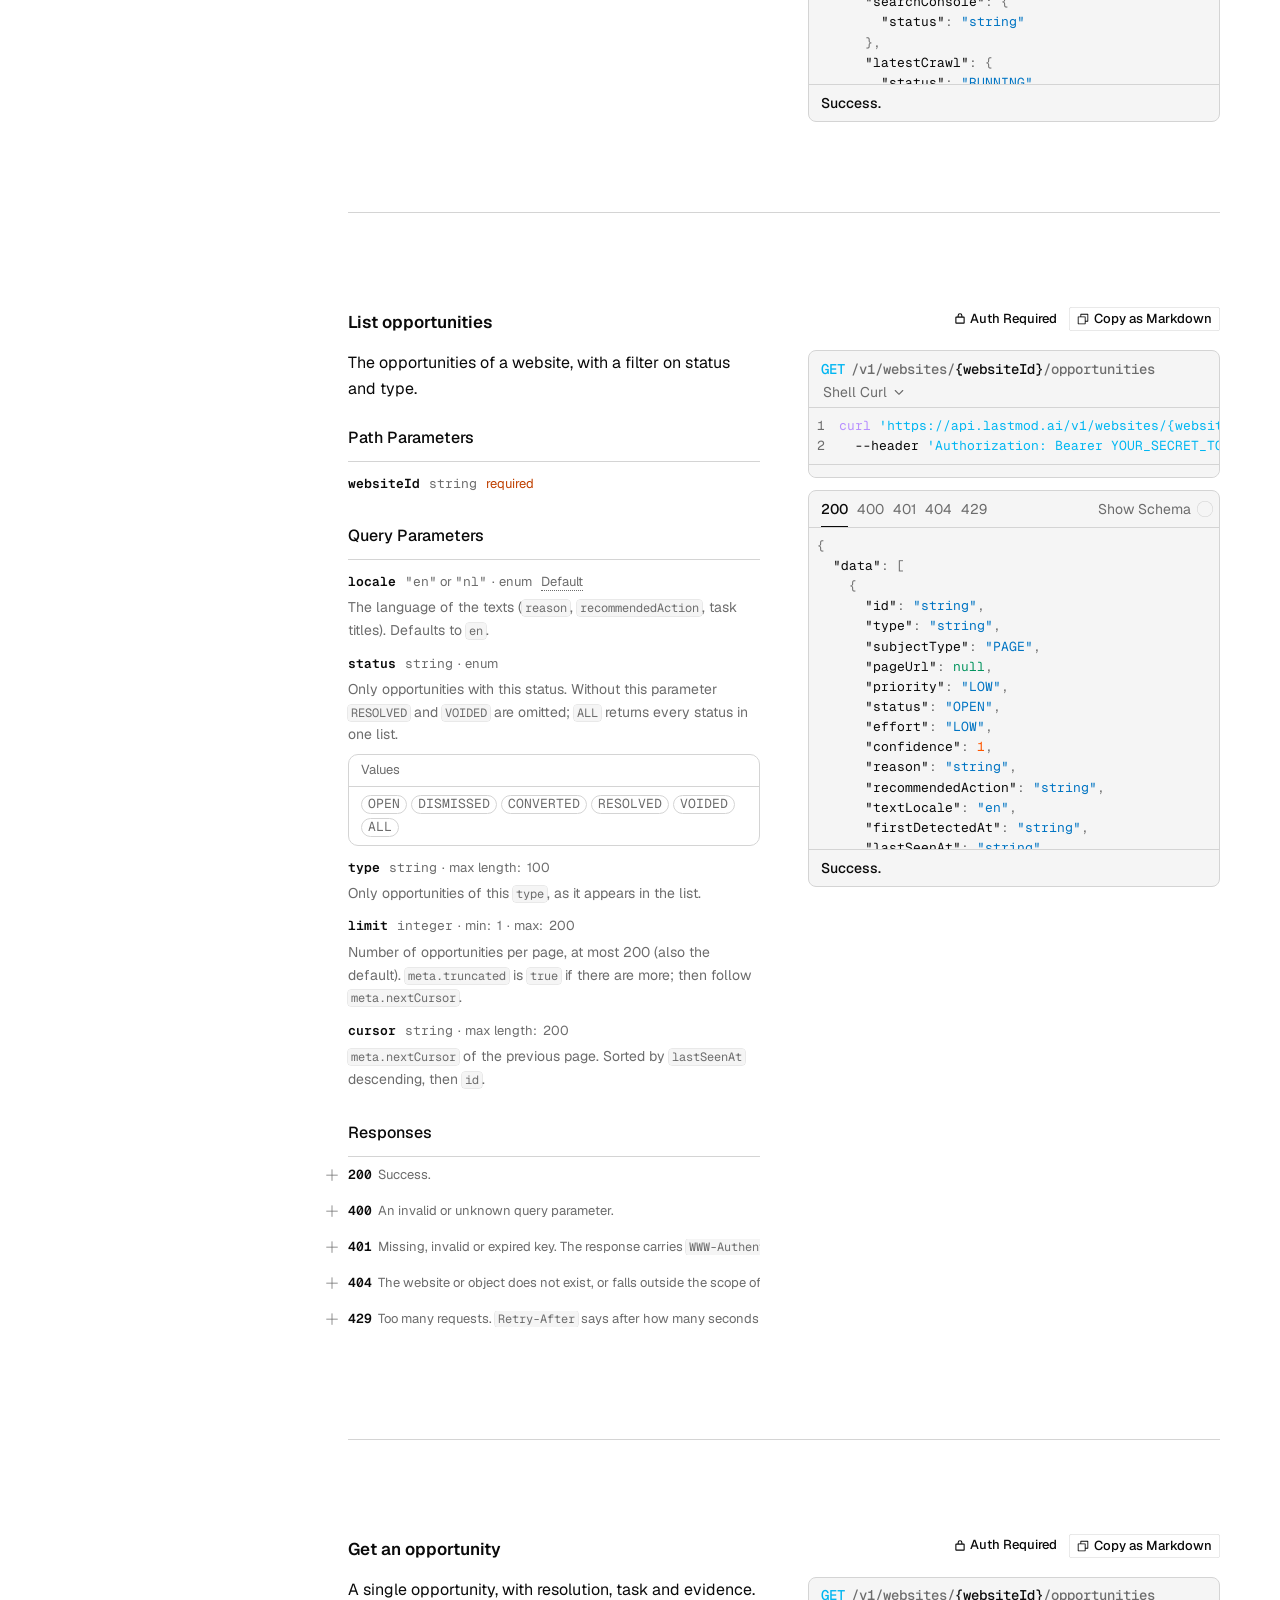
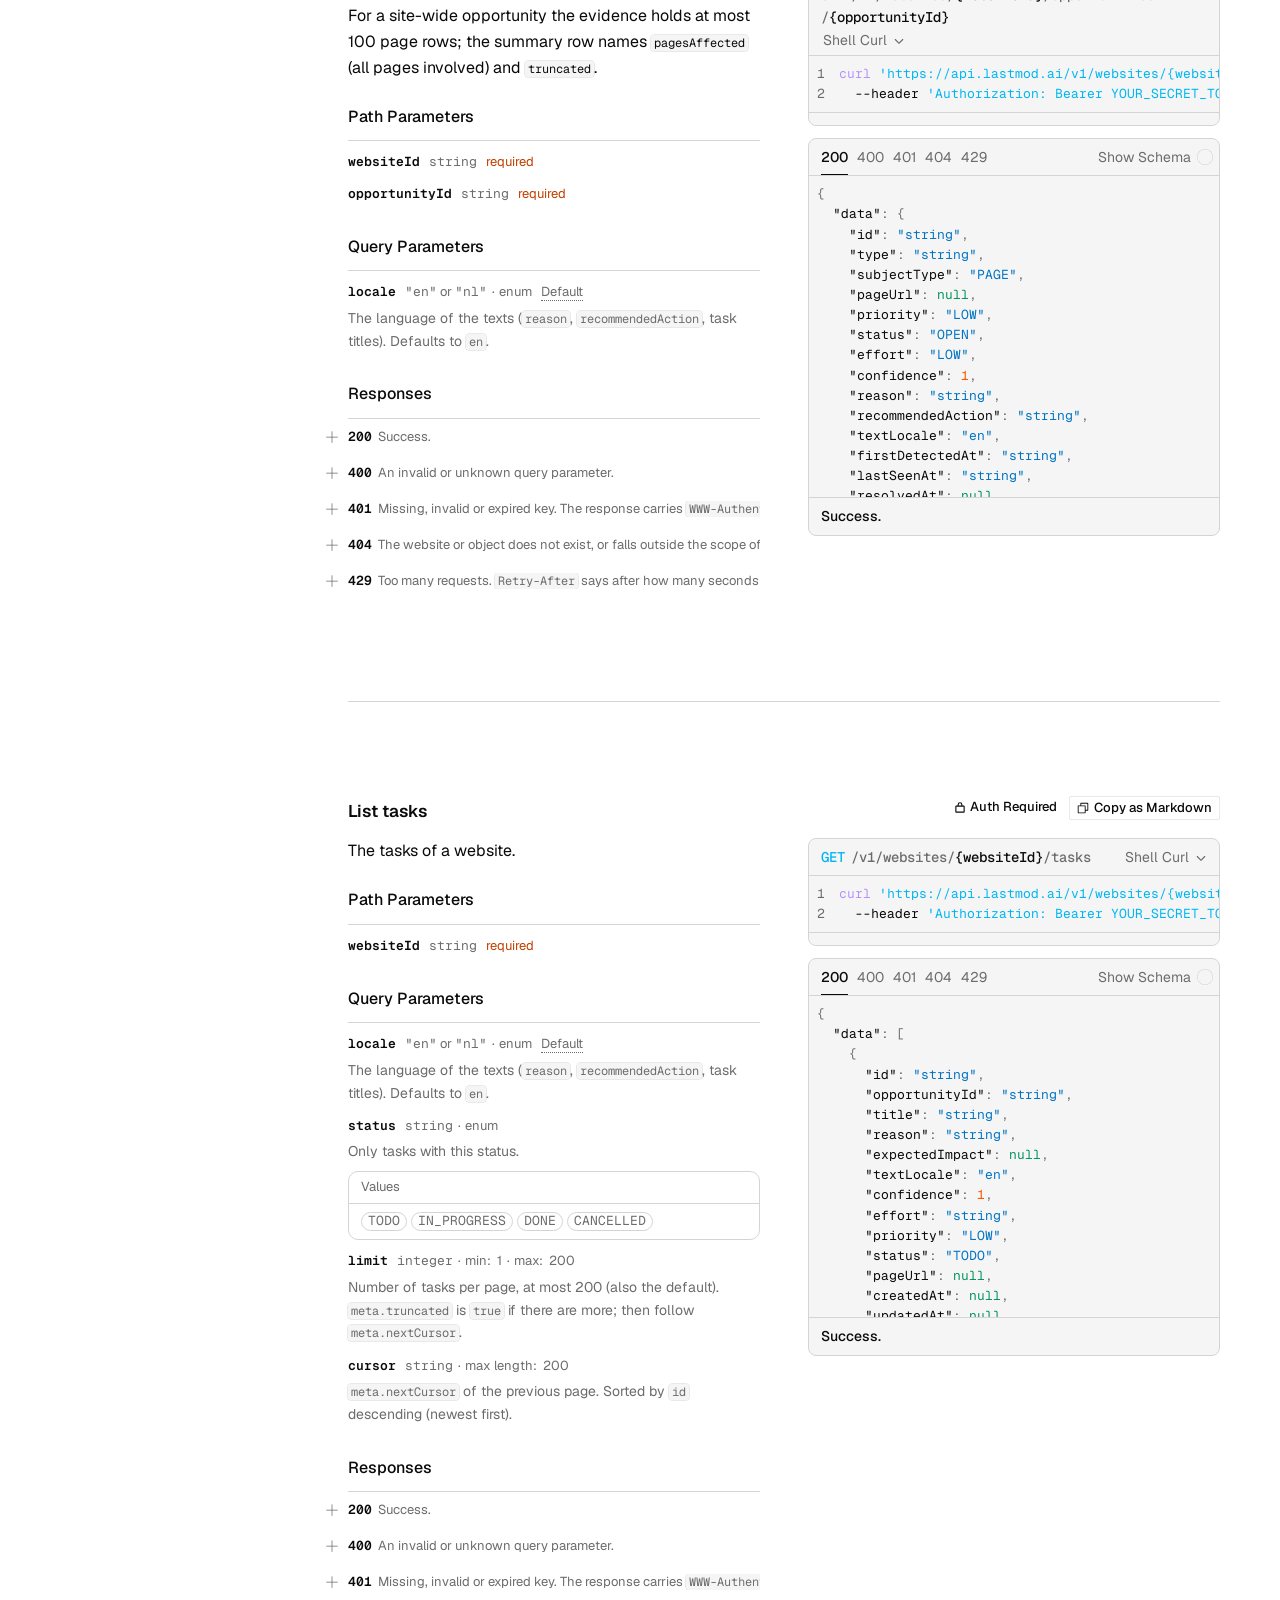
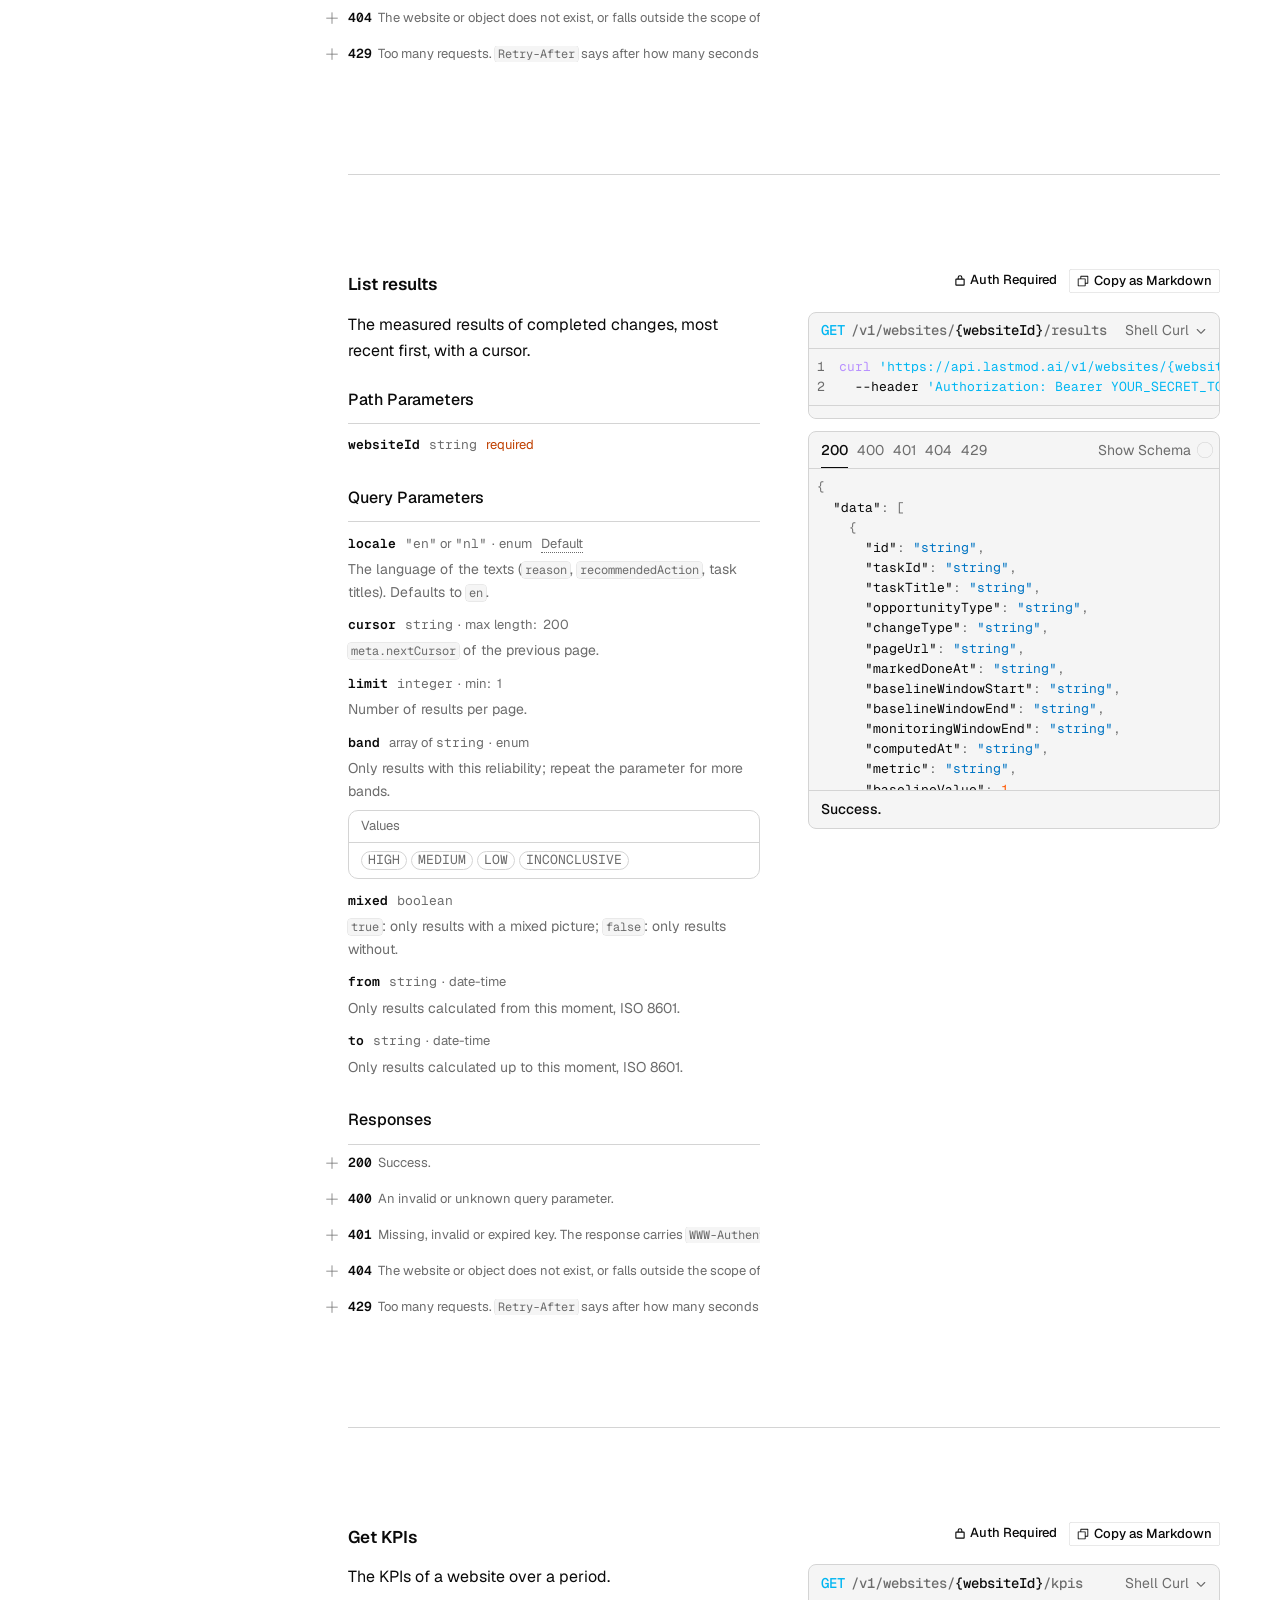
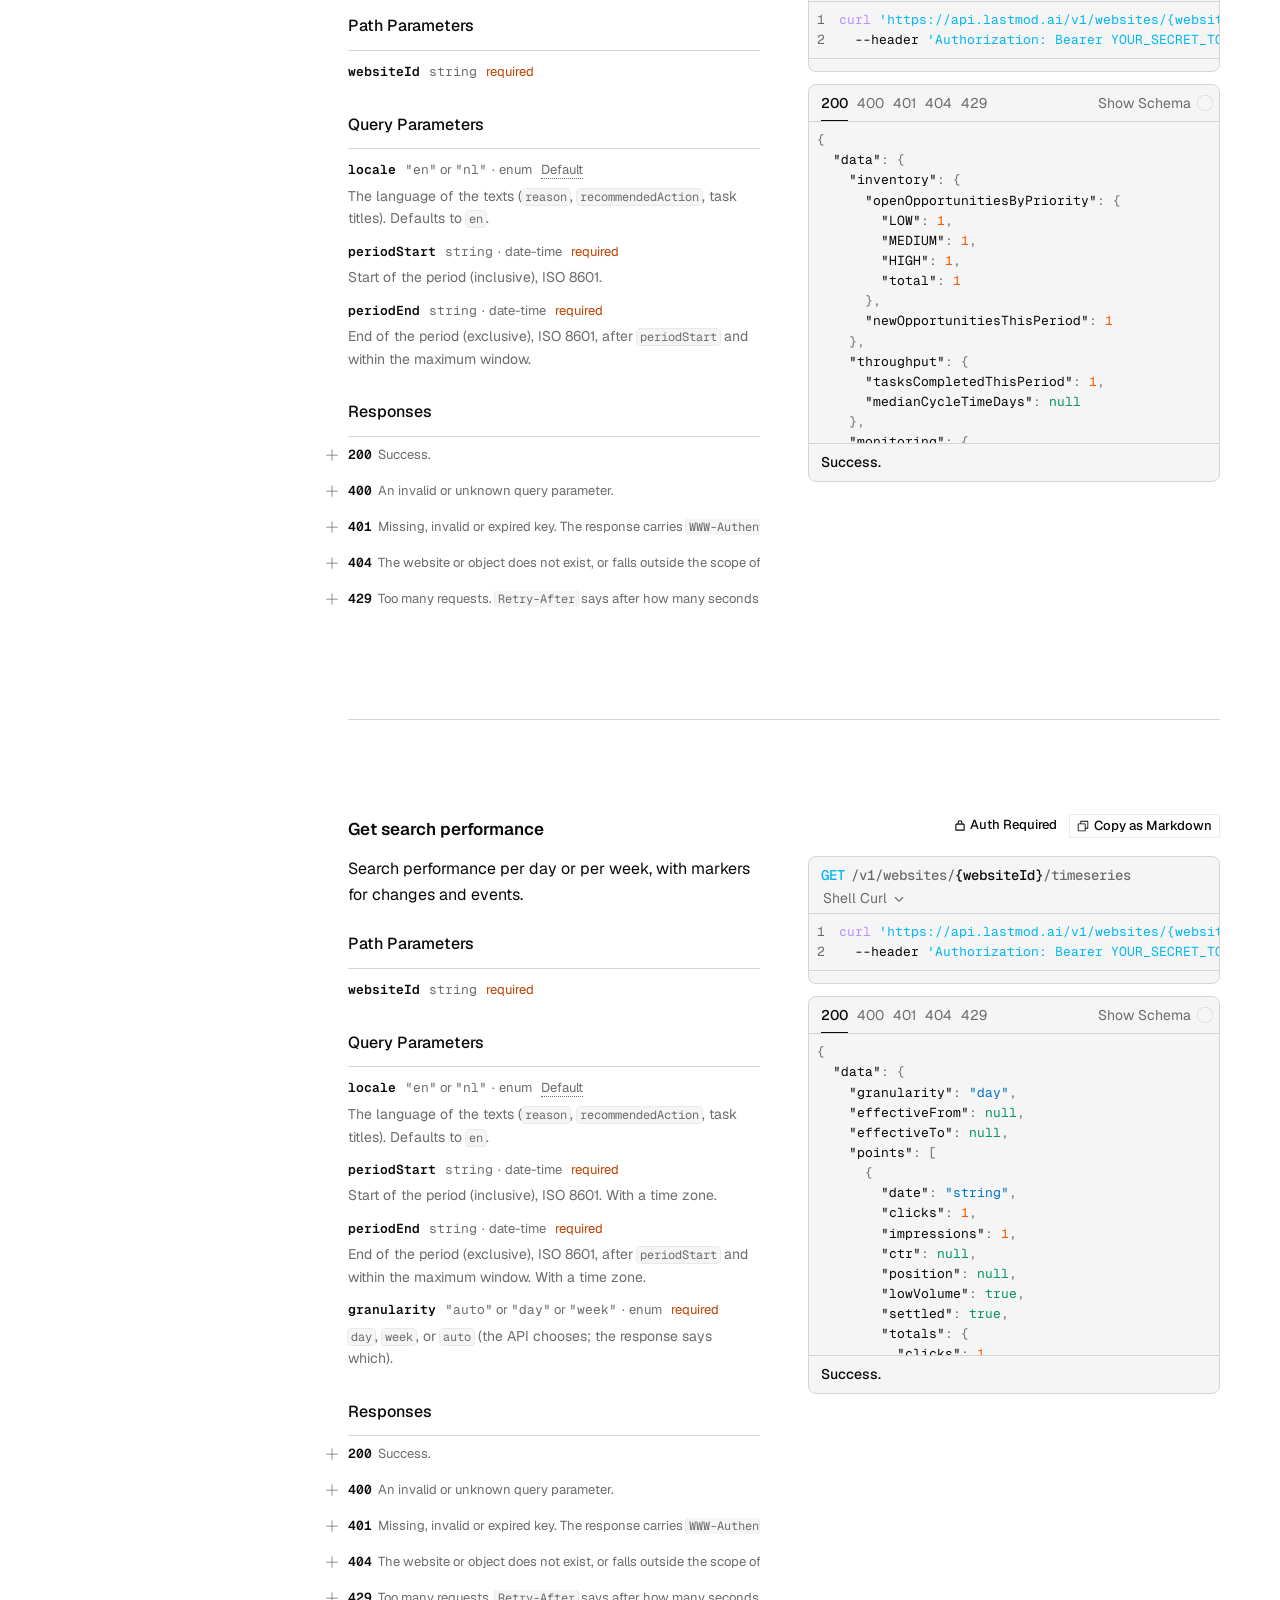
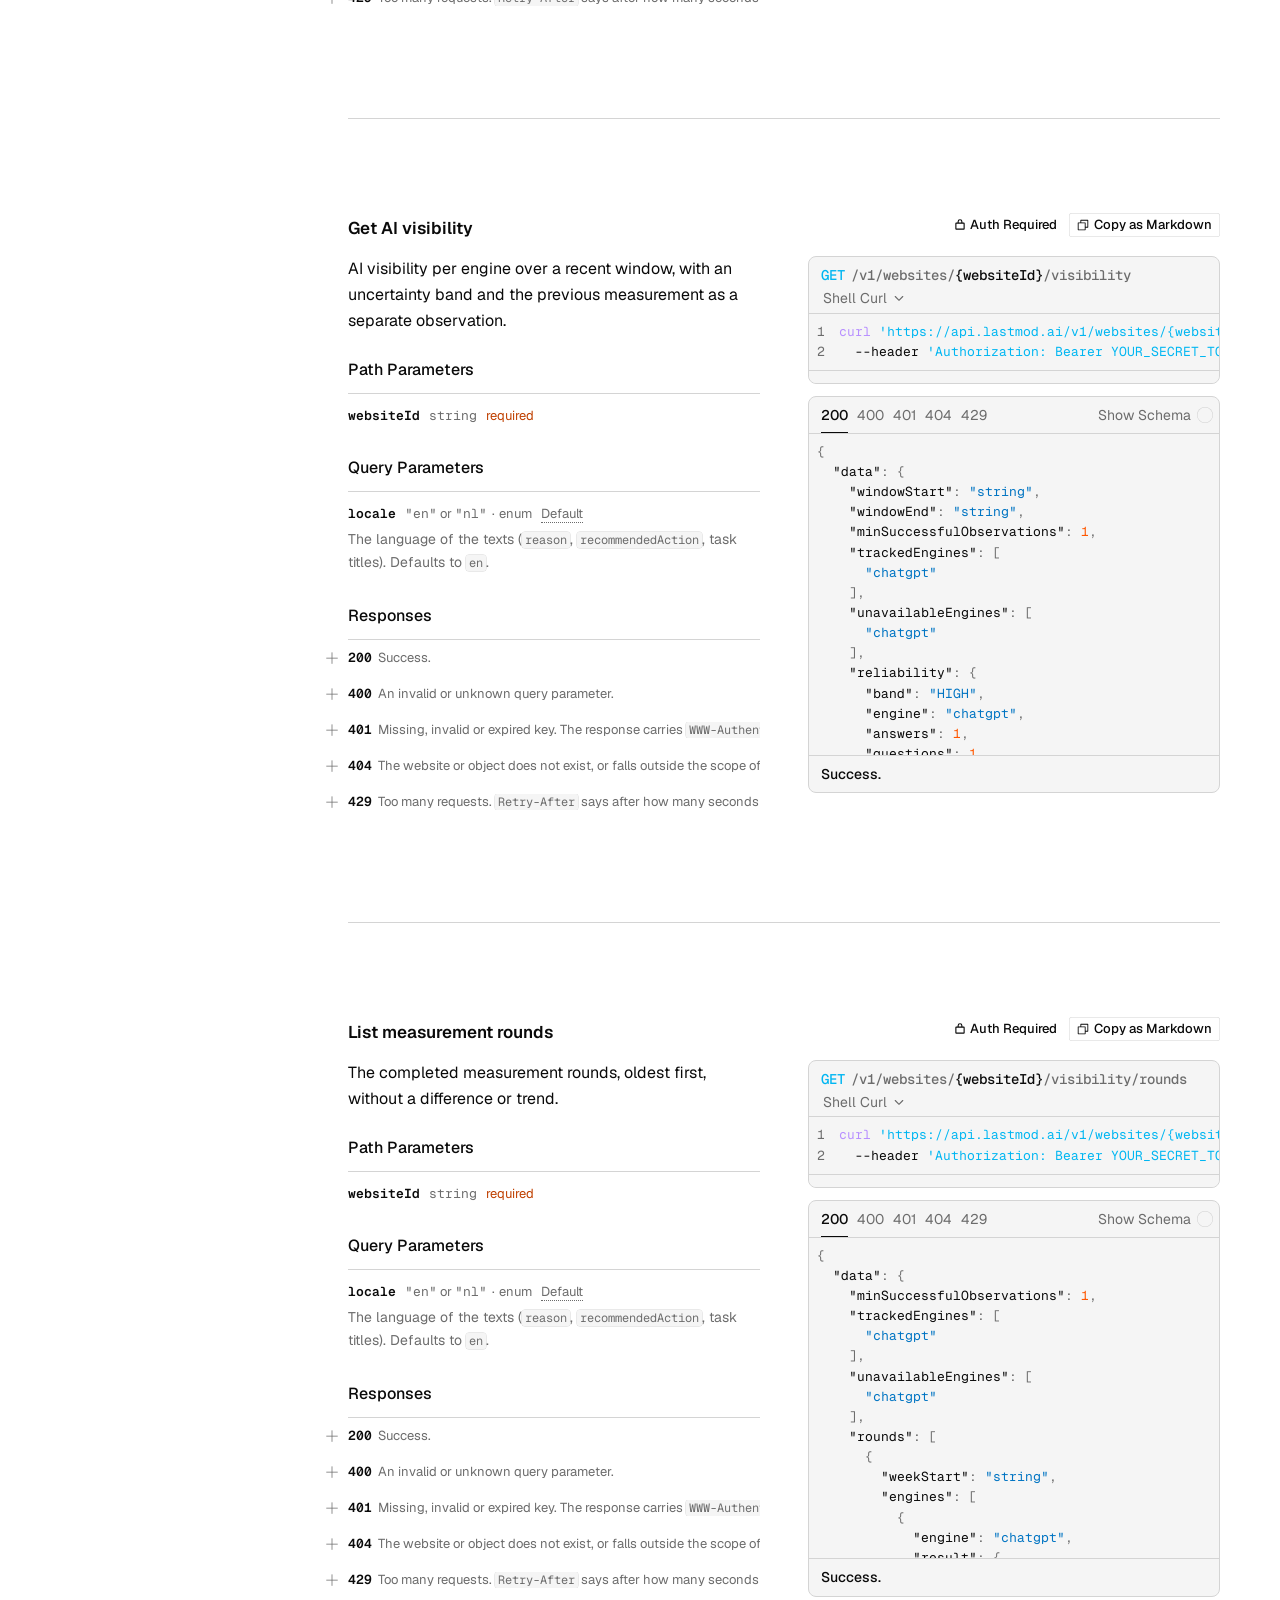
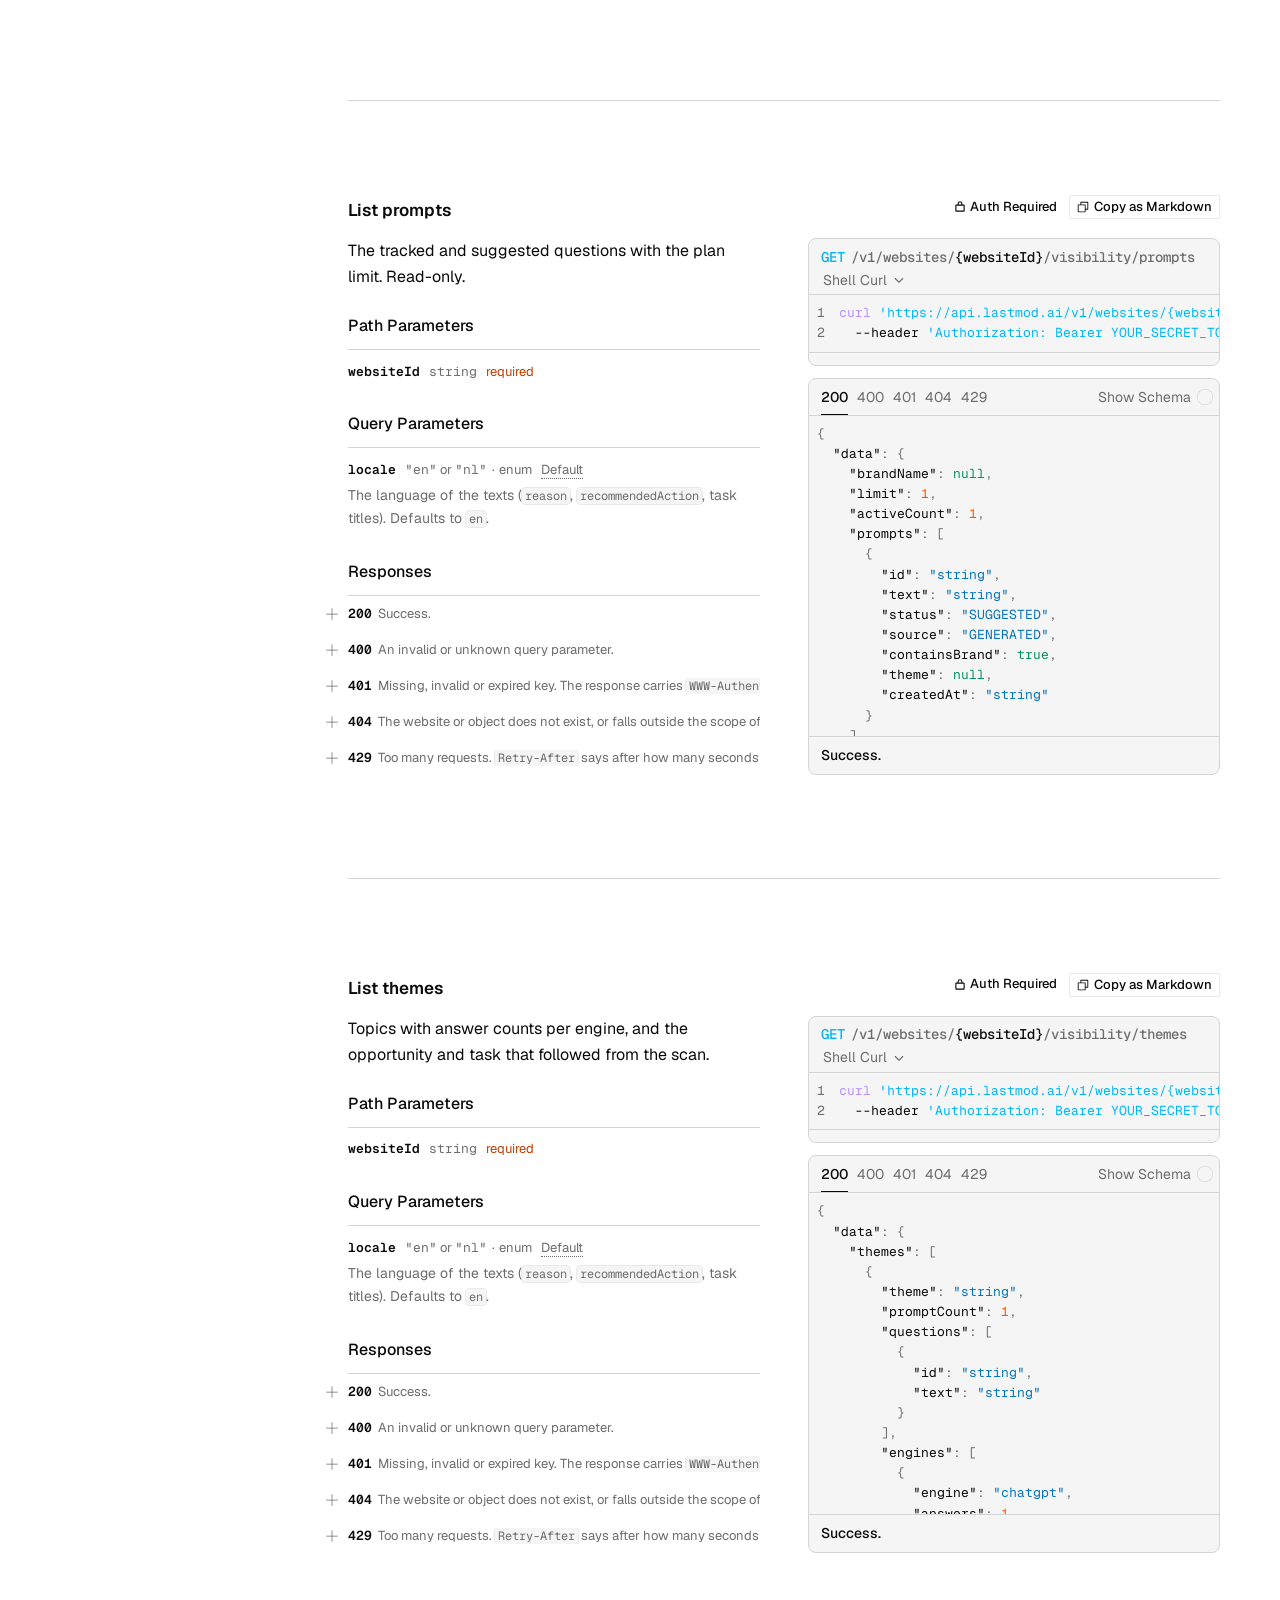
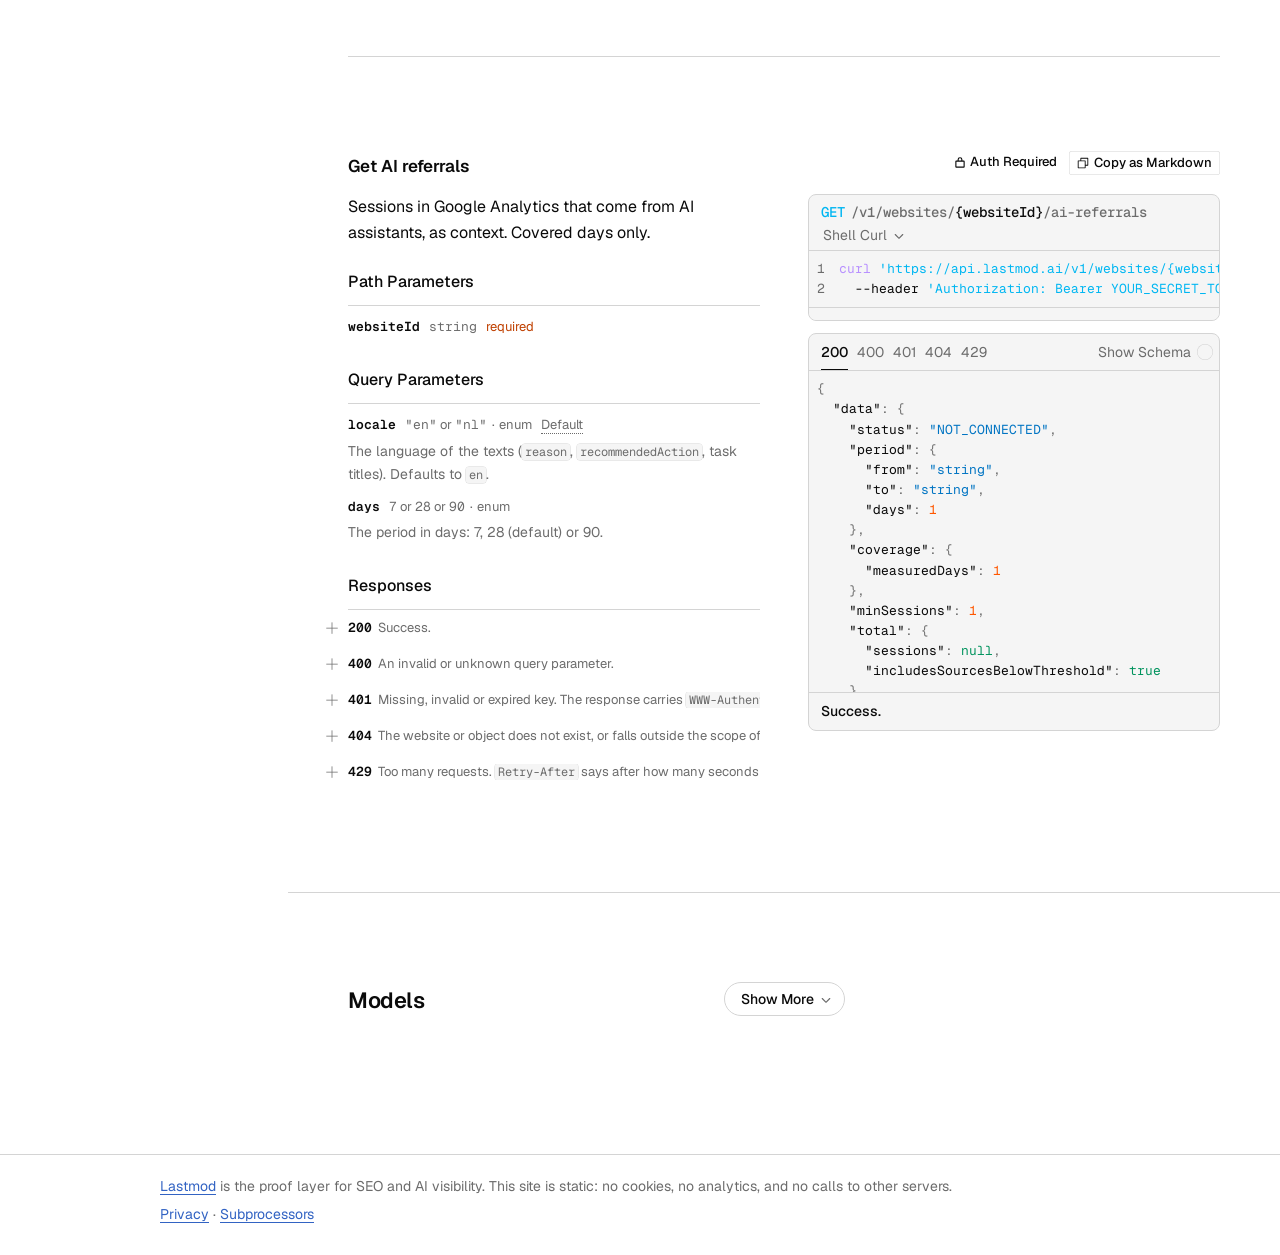
==== commit 5a6da0e2: "Publish developers site (source 72d3a1b71)" ====
--- a/api/index.html
+++ b/api/index.html
@@ -6,13 +6,24 @@
 <meta http-equiv="Content-Security-Policy" content="default-src &#39;none&#39;; script-src &#39;self&#39;; style-src &#39;self&#39; &#39;unsafe-inline&#39;; img-src &#39;self&#39; data:; font-src &#39;self&#39; data:; connect-src &#39;self&#39;; base-uri &#39;none&#39;; form-action &#39;none&#39;">
 <meta name="referrer" content="no-referrer">
 <meta name="color-scheme" content="light dark">
-<title>API reference — Lastmod for developers</title>
-<meta name="description" content="The Lastmod /v1 API reference: endpoints, parameters, responses and errors.">
+<title>Lastmod API reference — read-only /v1 REST API</title>
+<meta name="description" content="Reference of the Lastmod /v1 REST API: every read-only endpoint with its parameters, responses and errors, described in OpenAPI 3.1.">
+<link rel="canonical" href="https://developers.lastmod.ai/api/">
 <link rel="icon" href="/favicon.svg" type="image/svg+xml">
+<meta property="og:type" content="website">
+<meta property="og:site_name" content="Lastmod for developers">
+<meta property="og:title" content="Lastmod API reference — read-only /v1 REST API">
+<meta property="og:description" content="Reference of the Lastmod /v1 REST API: every read-only endpoint with its parameters, responses and errors, described in OpenAPI 3.1.">
+<meta property="og:image" content="https://developers.lastmod.ai/og-image.png">
+<meta property="og:image:width" content="1200">
+<meta property="og:image:height" content="630">
+<meta property="og:image:alt" content="Lastmod for developers: the Lastmod logo and the address developers.lastmod.ai">
+<meta name="twitter:card" content="summary_large_image">
 <link rel="preload" href="/fonts/geist-latin-wght-normal.woff2" as="font" type="font/woff2" crossorigin>
 <link rel="stylesheet" href="/tokens.css">
 <link rel="stylesheet" href="/site.css">
 <link rel="stylesheet" href="/api/theme.css">
+<script type="application/ld+json">{"@context":"https://schema.org","@type":"BreadcrumbList","itemListElement":[{"@type":"ListItem","position":1,"name":"Lastmod for developers","item":"https://developers.lastmod.ai/"},{"@type":"ListItem","position":2,"name":"API reference","item":"https://developers.lastmod.ai/api/"}]}</script>
 </head>
 <body>
 <a class="skip" href="#main">Skip to content</a>
@@ -23,12 +34,160 @@
 </div>
 </header>
 <main id="main" class="reference">
-<div id="app"></div>
-<noscript><p class="main">The API reference needs JavaScript. The same description is available as <a href="/spec/v1.openapi.json">JSON</a>.</p></noscript>
+<div id="app"><div class="static-reference">
+<h1>Lastmod API reference</h1>
+<p class="lede">The read-only API of Lastmod (<code>/v1</code>). A field may be added; renaming, removing or changing the type of a field only happens in a new version. Timestamps are ISO 8601 in UTC, days are <code>YYYY-MM-DD</code>.</p>
+<p>The API is served from <code>https://api.lastmod.ai/v1</code>. Send an API key as a bearer token. The same description is available as <a href="/spec/v1.openapi.json">OpenAPI JSON</a>.</p>
+<h2>Endpoints</h2>
+<section id="get-v1-websites">
+<h3>List websites</h3>
+<p><code>GET /v1/websites</code></p>
+<p>The websites within the scope of the key.</p>
+
+</section>
+<section id="get-v1-websites-websiteid-opportunities">
+<h3>List opportunities</h3>
+<p><code>GET /v1/websites/{websiteId}/opportunities</code></p>
+<p>The opportunities of a website, with a filter on status and type.</p>
+<h4>Parameters</h4>
+<ul>
+<li><code>websiteId</code> (path, string, required)</li>
+<li><code>locale</code> (query, string (en, nl), optional): The language of the texts (<code>reason</code>, <code>recommendedAction</code>, task titles). Defaults to <code>en</code>.</li>
+<li><code>status</code> (query, string (OPEN, DISMISSED, CONVERTED, RESOLVED, VOIDED, ALL), optional): Only opportunities with this status. Without this parameter <code>RESOLVED</code> and <code>VOIDED</code> are omitted; <code>ALL</code> returns every status in one list.</li>
+<li><code>type</code> (query, string, optional): Only opportunities of this <code>type</code>, as it appears in the list.</li>
+<li><code>limit</code> (query, integer, optional): Number of opportunities per page, at most 200 (also the default). <code>meta.truncated</code> is <code>true</code> if there are more; then follow <code>meta.nextCursor</code>.</li>
+<li><code>cursor</code> (query, string, optional): <code>meta.nextCursor</code> of the previous page. Sorted by <code>lastSeenAt</code> descending, then <code>id</code>.</li>
+</ul>
+</section>
+<section id="get-v1-websites-websiteid-opportunities-opportunityid">
+<h3>Get an opportunity</h3>
+<p><code>GET /v1/websites/{websiteId}/opportunities/{opportunityId}</code></p>
+<p>A single opportunity, with resolution, task and evidence. For a site-wide opportunity the evidence holds at most 100 page rows; the summary row names <code>pagesAffected</code> (all pages involved) and <code>truncated</code>.</p>
+<h4>Parameters</h4>
+<ul>
+<li><code>websiteId</code> (path, string, required)</li>
+<li><code>opportunityId</code> (path, string, required)</li>
+<li><code>locale</code> (query, string (en, nl), optional): The language of the texts (<code>reason</code>, <code>recommendedAction</code>, task titles). Defaults to <code>en</code>.</li>
+</ul>
+</section>
+<section id="get-v1-websites-websiteid-tasks">
+<h3>List tasks</h3>
+<p><code>GET /v1/websites/{websiteId}/tasks</code></p>
+<p>The tasks of a website.</p>
+<h4>Parameters</h4>
+<ul>
+<li><code>websiteId</code> (path, string, required)</li>
+<li><code>locale</code> (query, string (en, nl), optional): The language of the texts (<code>reason</code>, <code>recommendedAction</code>, task titles). Defaults to <code>en</code>.</li>
+<li><code>status</code> (query, string (TODO, IN_PROGRESS, DONE, CANCELLED), optional): Only tasks with this status.</li>
+<li><code>limit</code> (query, integer, optional): Number of tasks per page, at most 200 (also the default). <code>meta.truncated</code> is <code>true</code> if there are more; then follow <code>meta.nextCursor</code>.</li>
+<li><code>cursor</code> (query, string, optional): <code>meta.nextCursor</code> of the previous page. Sorted by <code>id</code> descending (newest first).</li>
+</ul>
+</section>
+<section id="get-v1-websites-websiteid-results">
+<h3>List results</h3>
+<p><code>GET /v1/websites/{websiteId}/results</code></p>
+<p>The measured results of completed changes, most recent first, with a cursor.</p>
+<h4>Parameters</h4>
+<ul>
+<li><code>websiteId</code> (path, string, required)</li>
+<li><code>locale</code> (query, string (en, nl), optional): The language of the texts (<code>reason</code>, <code>recommendedAction</code>, task titles). Defaults to <code>en</code>.</li>
+<li><code>cursor</code> (query, string, optional): <code>meta.nextCursor</code> of the previous page.</li>
+<li><code>limit</code> (query, integer, optional): Number of results per page.</li>
+<li><code>band</code> (query, list of string (HIGH, MEDIUM, LOW, INCONCLUSIVE), optional): Only results with this reliability; repeat the parameter for more bands.</li>
+<li><code>mixed</code> (query, boolean, optional): <code>true</code>: only results with a mixed picture; <code>false</code>: only results without.</li>
+<li><code>from</code> (query, string, optional): Only results calculated from this moment, ISO 8601.</li>
+<li><code>to</code> (query, string, optional): Only results calculated up to this moment, ISO 8601.</li>
+</ul>
+</section>
+<section id="get-v1-websites-websiteid-kpis">
+<h3>Get KPIs</h3>
+<p><code>GET /v1/websites/{websiteId}/kpis</code></p>
+<p>The KPIs of a website over a period.</p>
+<h4>Parameters</h4>
+<ul>
+<li><code>websiteId</code> (path, string, required)</li>
+<li><code>locale</code> (query, string (en, nl), optional): The language of the texts (<code>reason</code>, <code>recommendedAction</code>, task titles). Defaults to <code>en</code>.</li>
+<li><code>periodStart</code> (query, string, required): Start of the period (inclusive), ISO 8601.</li>
+<li><code>periodEnd</code> (query, string, required): End of the period (exclusive), ISO 8601, after <code>periodStart</code> and within the maximum window.</li>
+</ul>
+</section>
+<section id="get-v1-websites-websiteid-timeseries">
+<h3>Get search performance</h3>
+<p><code>GET /v1/websites/{websiteId}/timeseries</code></p>
+<p>Search performance per day or per week, with markers for changes and events.</p>
+<h4>Parameters</h4>
+<ul>
+<li><code>websiteId</code> (path, string, required)</li>
+<li><code>locale</code> (query, string (en, nl), optional): The language of the texts (<code>reason</code>, <code>recommendedAction</code>, task titles). Defaults to <code>en</code>.</li>
+<li><code>periodStart</code> (query, string, required): Start of the period (inclusive), ISO 8601. With a time zone.</li>
+<li><code>periodEnd</code> (query, string, required): End of the period (exclusive), ISO 8601, after <code>periodStart</code> and within the maximum window. With a time zone.</li>
+<li><code>granularity</code> (query, string (auto, day, week), required): <code>day</code>, <code>week</code>, or <code>auto</code> (the API chooses; the response says which).</li>
+</ul>
+</section>
+<section id="get-v1-websites-websiteid-visibility">
+<h3>Get AI visibility</h3>
+<p><code>GET /v1/websites/{websiteId}/visibility</code></p>
+<p>AI visibility per engine over a recent window, with an uncertainty band and the previous measurement as a separate observation.</p>
+<h4>Parameters</h4>
+<ul>
+<li><code>websiteId</code> (path, string, required)</li>
+<li><code>locale</code> (query, string (en, nl), optional): The language of the texts (<code>reason</code>, <code>recommendedAction</code>, task titles). Defaults to <code>en</code>.</li>
+</ul>
+</section>
+<section id="get-v1-websites-websiteid-visibility-rounds">
+<h3>List measurement rounds</h3>
+<p><code>GET /v1/websites/{websiteId}/visibility/rounds</code></p>
+<p>The completed measurement rounds, oldest first, without a difference or trend.</p>
+<h4>Parameters</h4>
+<ul>
+<li><code>websiteId</code> (path, string, required)</li>
+<li><code>locale</code> (query, string (en, nl), optional): The language of the texts (<code>reason</code>, <code>recommendedAction</code>, task titles). Defaults to <code>en</code>.</li>
+</ul>
+</section>
+<section id="get-v1-websites-websiteid-visibility-prompts">
+<h3>List prompts</h3>
+<p><code>GET /v1/websites/{websiteId}/visibility/prompts</code></p>
+<p>The tracked and suggested questions with the plan limit. Read-only.</p>
+<h4>Parameters</h4>
+<ul>
+<li><code>websiteId</code> (path, string, required)</li>
+<li><code>locale</code> (query, string (en, nl), optional): The language of the texts (<code>reason</code>, <code>recommendedAction</code>, task titles). Defaults to <code>en</code>.</li>
+</ul>
+</section>
+<section id="get-v1-websites-websiteid-visibility-themes">
+<h3>List themes</h3>
+<p><code>GET /v1/websites/{websiteId}/visibility/themes</code></p>
+<p>Topics with answer counts per engine, and the opportunity and task that followed from the scan.</p>
+<h4>Parameters</h4>
+<ul>
+<li><code>websiteId</code> (path, string, required)</li>
+<li><code>locale</code> (query, string (en, nl), optional): The language of the texts (<code>reason</code>, <code>recommendedAction</code>, task titles). Defaults to <code>en</code>.</li>
+</ul>
+</section>
+<section id="get-v1-websites-websiteid-ai-referrals">
+<h3>Get AI referrals</h3>
+<p><code>GET /v1/websites/{websiteId}/ai-referrals</code></p>
+<p>Sessions in Google Analytics that come from AI assistants, as context. Covered days only.</p>
+<h4>Parameters</h4>
+<ul>
+<li><code>websiteId</code> (path, string, required)</li>
+<li><code>locale</code> (query, string (en, nl), optional): The language of the texts (<code>reason</code>, <code>recommendedAction</code>, task titles). Defaults to <code>en</code>.</li>
+<li><code>days</code> (query, integer (7, 28, 90), optional): The period in days: 7, 28 (default) or 90.</li>
+</ul>
+</section>
+<h2>Responses</h2>
+<ul>
+<li><code>200</code> Success.</li>
+<li><code>400</code> An invalid or unknown query parameter.</li>
+<li><code>401</code> Missing, invalid or expired key. The response carries <code>WWW-Authenticate: Bearer</code>.</li>
+<li><code>404</code> The website or object does not exist, or falls outside the scope of the key (deliberately the same response).</li>
+<li><code>429</code> Too many requests. <code>Retry-After</code> says after how many seconds you can retry.</li>
+</ul>
+</div></div>
 </main>
 <footer class="site-footer">
 <div class="site-footer__inner">
-<p>Lastmod is the proof layer for SEO and AI visibility. This site is static: no cookies, no analytics, and no calls to other servers.</p>
+<p><a href="https://www.lastmod.ai">Lastmod</a> is the proof layer for SEO and AI visibility. This site is static: no cookies, no analytics, and no calls to other servers.</p>
 <p><a href="https://www.lastmod.ai/en/privacy">Privacy</a> · <a href="https://www.lastmod.ai/en/subprocessors">Subprocessors</a></p>
 </div>
 </footer>
--- a/site.css
+++ b/site.css
@@ -78,6 +78,16 @@
   border-bottom: 1px solid var(--border);
 }
 
+/* Op een breed scherm blijft de kop staan; op een telefoon loopt hij mee (hij kan daar over twee regels staan). */
+@media (min-width: 48rem) {
+  .site-header {
+    position: sticky;
+    top: 0;
+    z-index: 30;
+    background: var(--background);
+  }
+}
+
 .site-header__inner,
 .main,
 .site-footer__inner {
@@ -350,3 +360,21 @@
     line-height: 2.75rem;
   }
 }
+
+/* De voorgerenderde referentie op /api/: zichtbaar tot Scalar hem vervangt, en de enige tekst voor wie geen JavaScript draait. */
+.static-reference {
+  max-width: 62rem;
+  margin: 0 auto;
+  padding: 2.5rem 1rem 4rem;
+}
+
+.static-reference section {
+  margin-top: 1.5rem;
+  padding-top: 1.5rem;
+  border-top: 1px solid var(--border);
+}
+
+.static-reference h4 {
+  margin: 1rem 0 0.25rem;
+  font-size: 0.9375rem;
+}
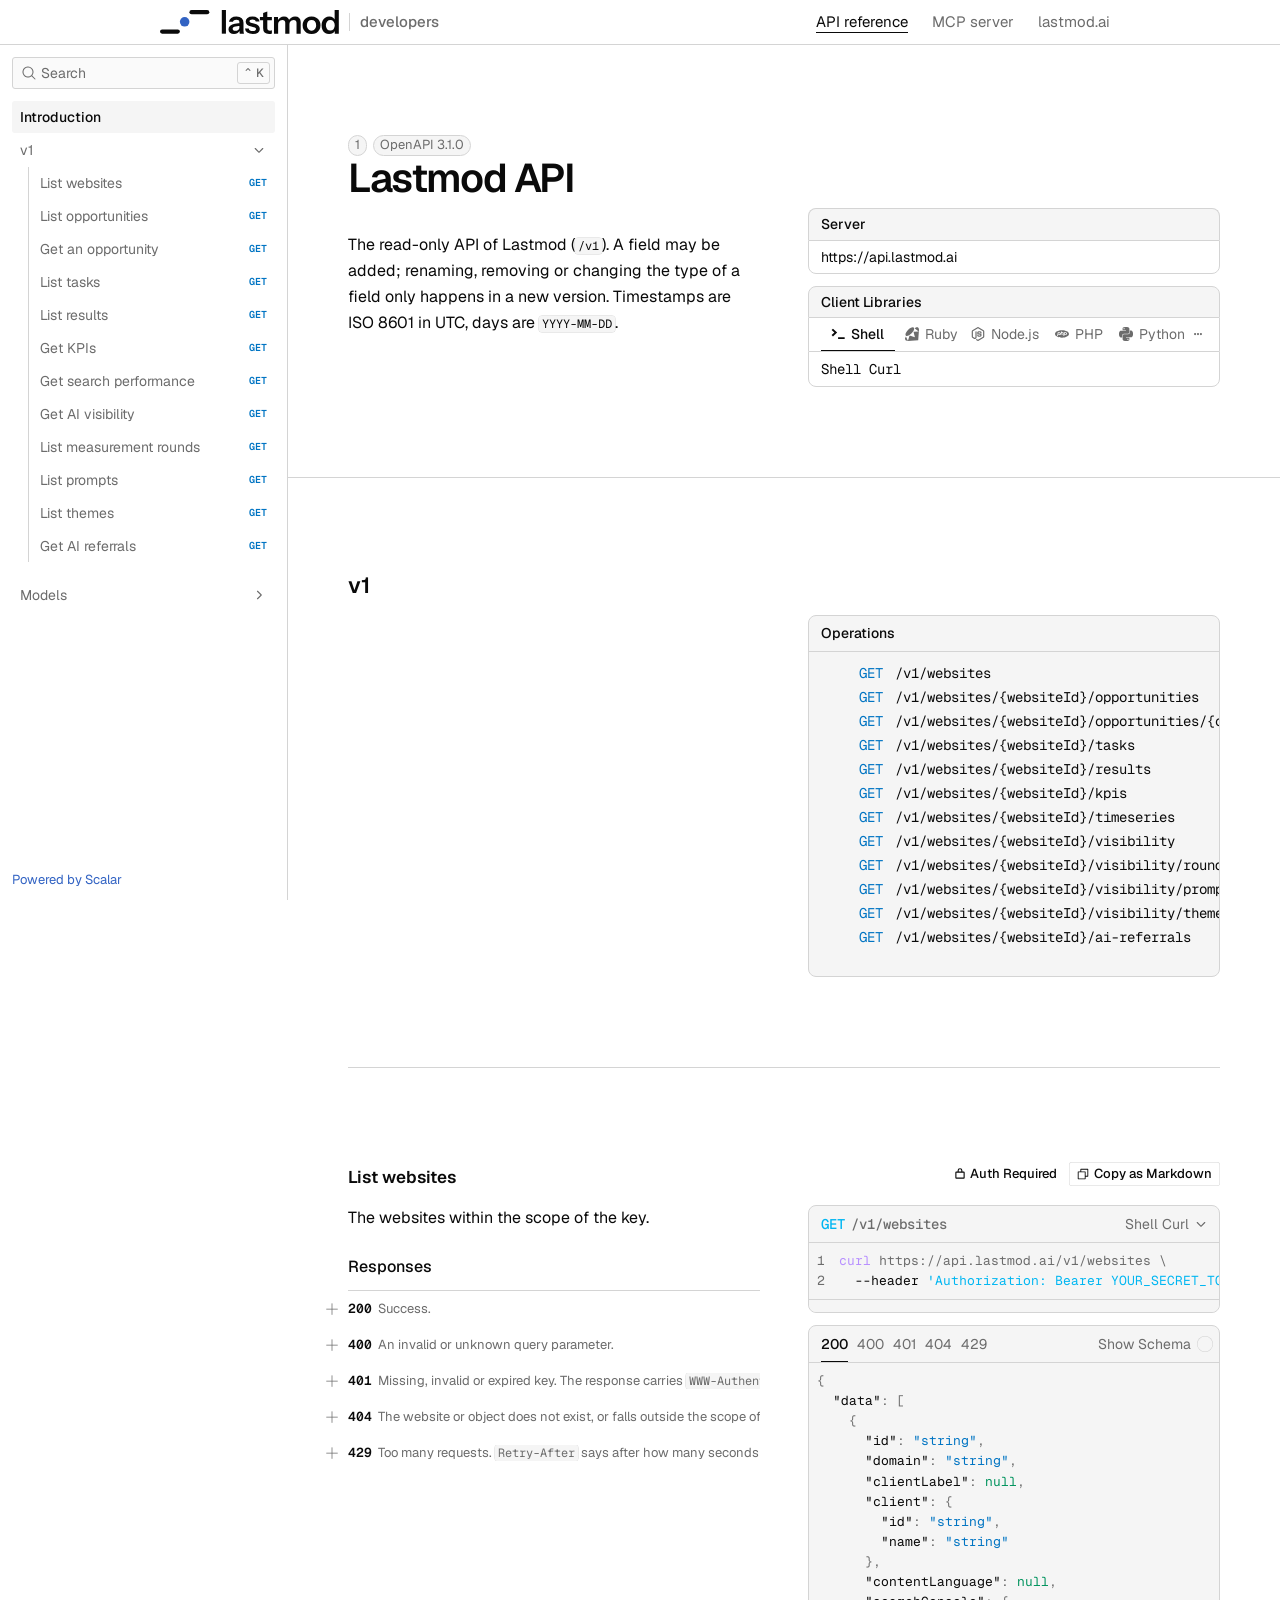
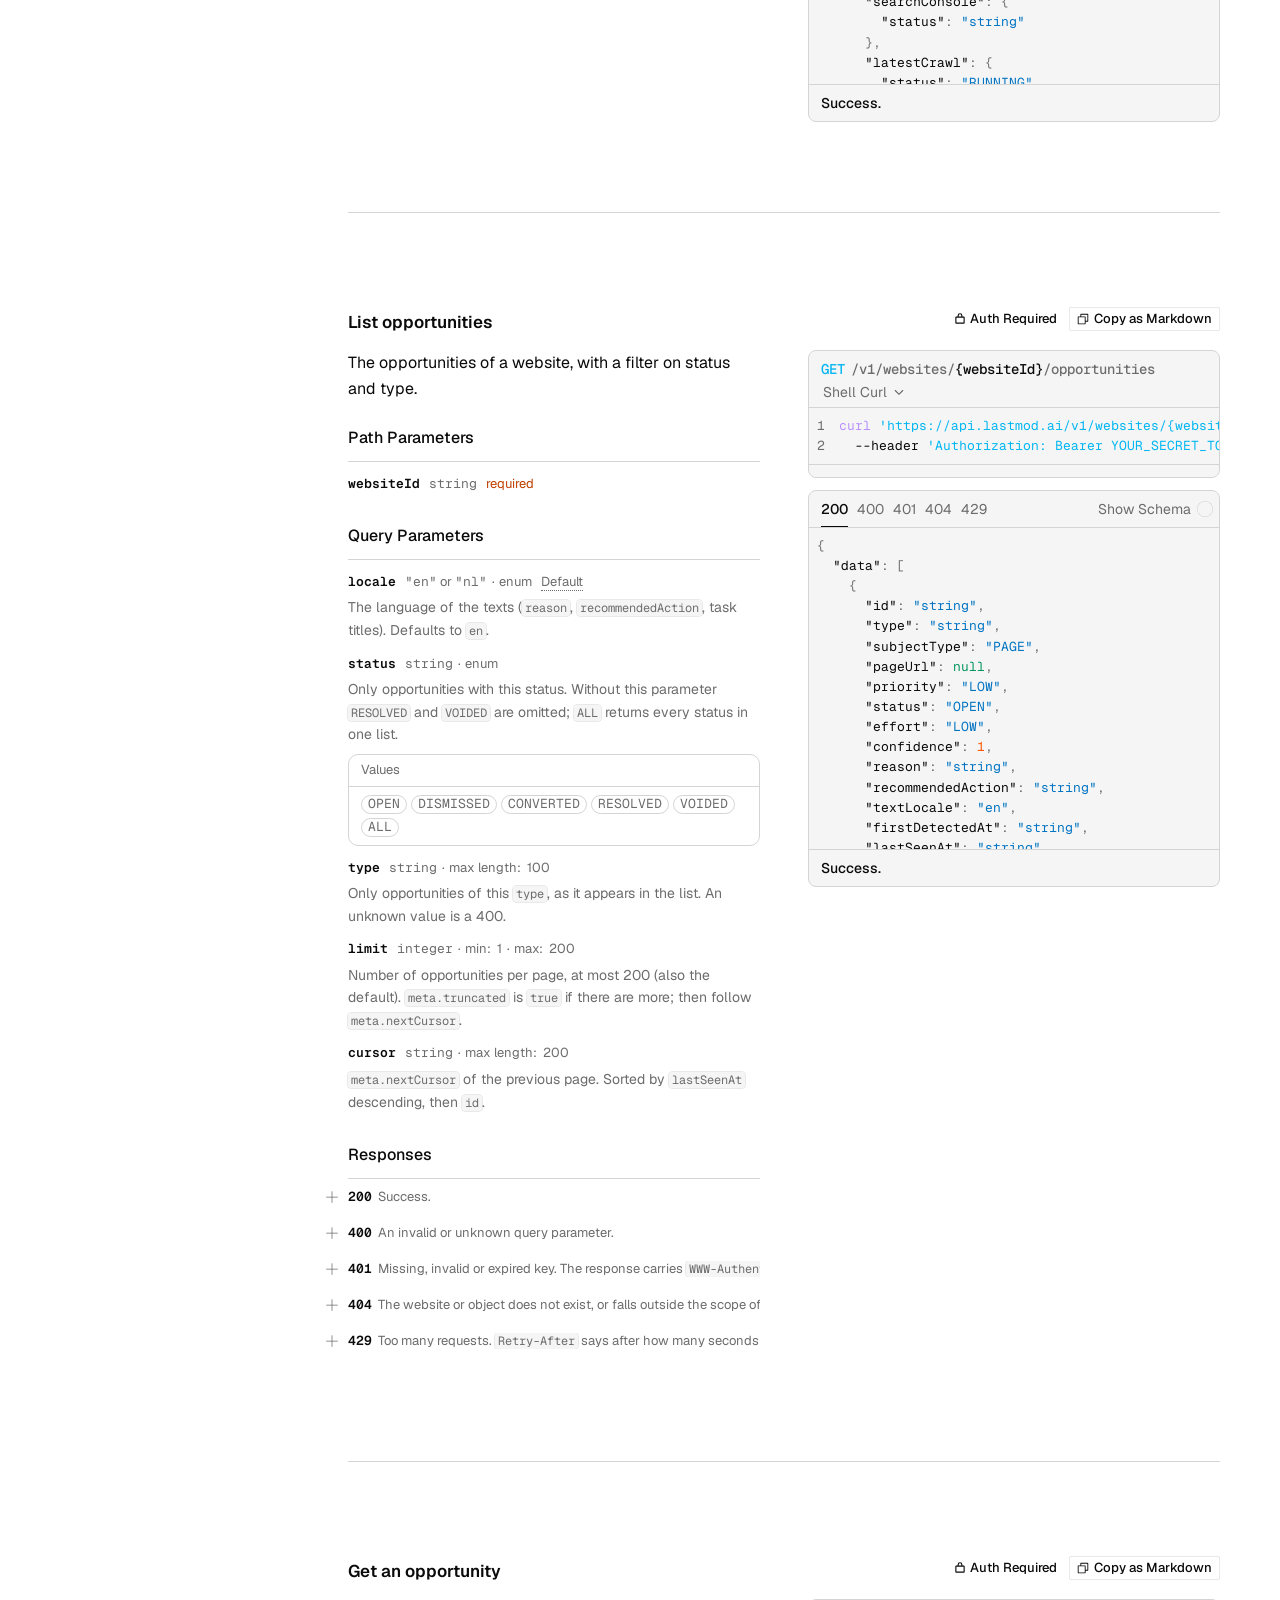
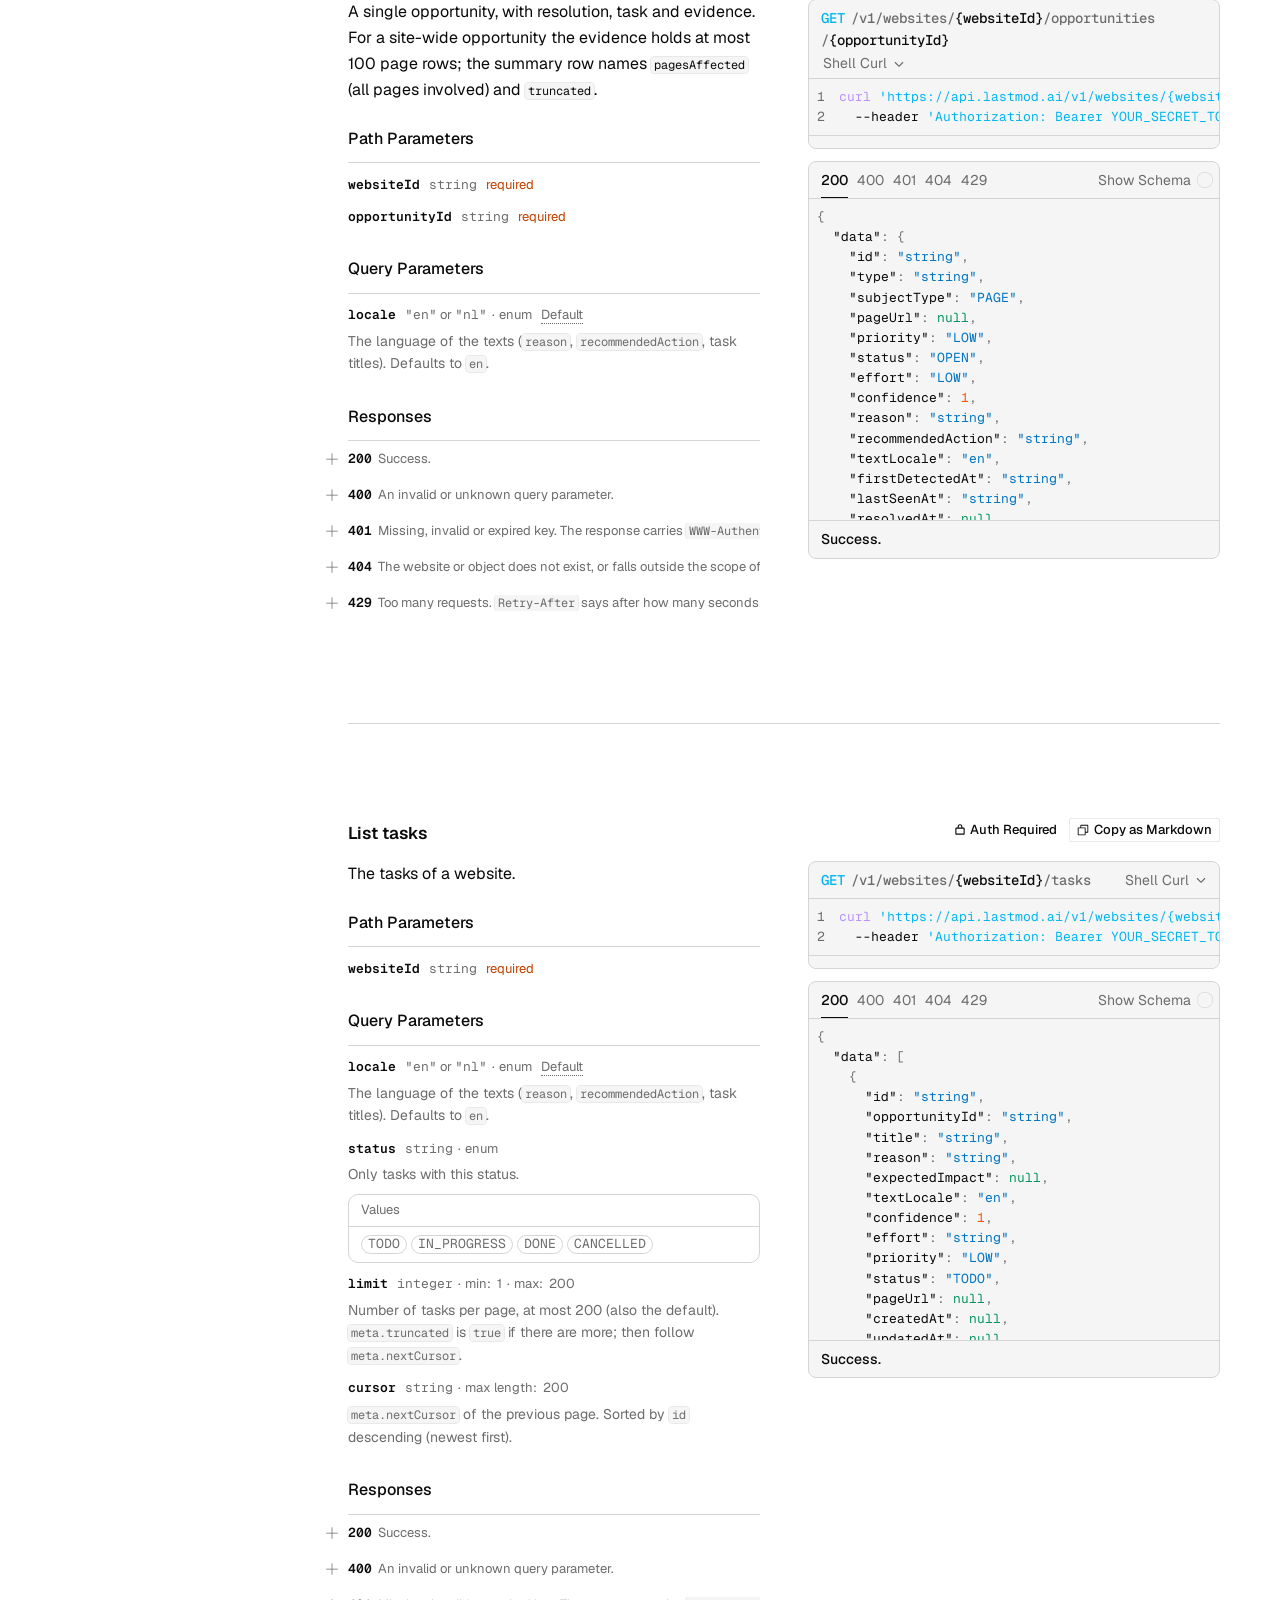
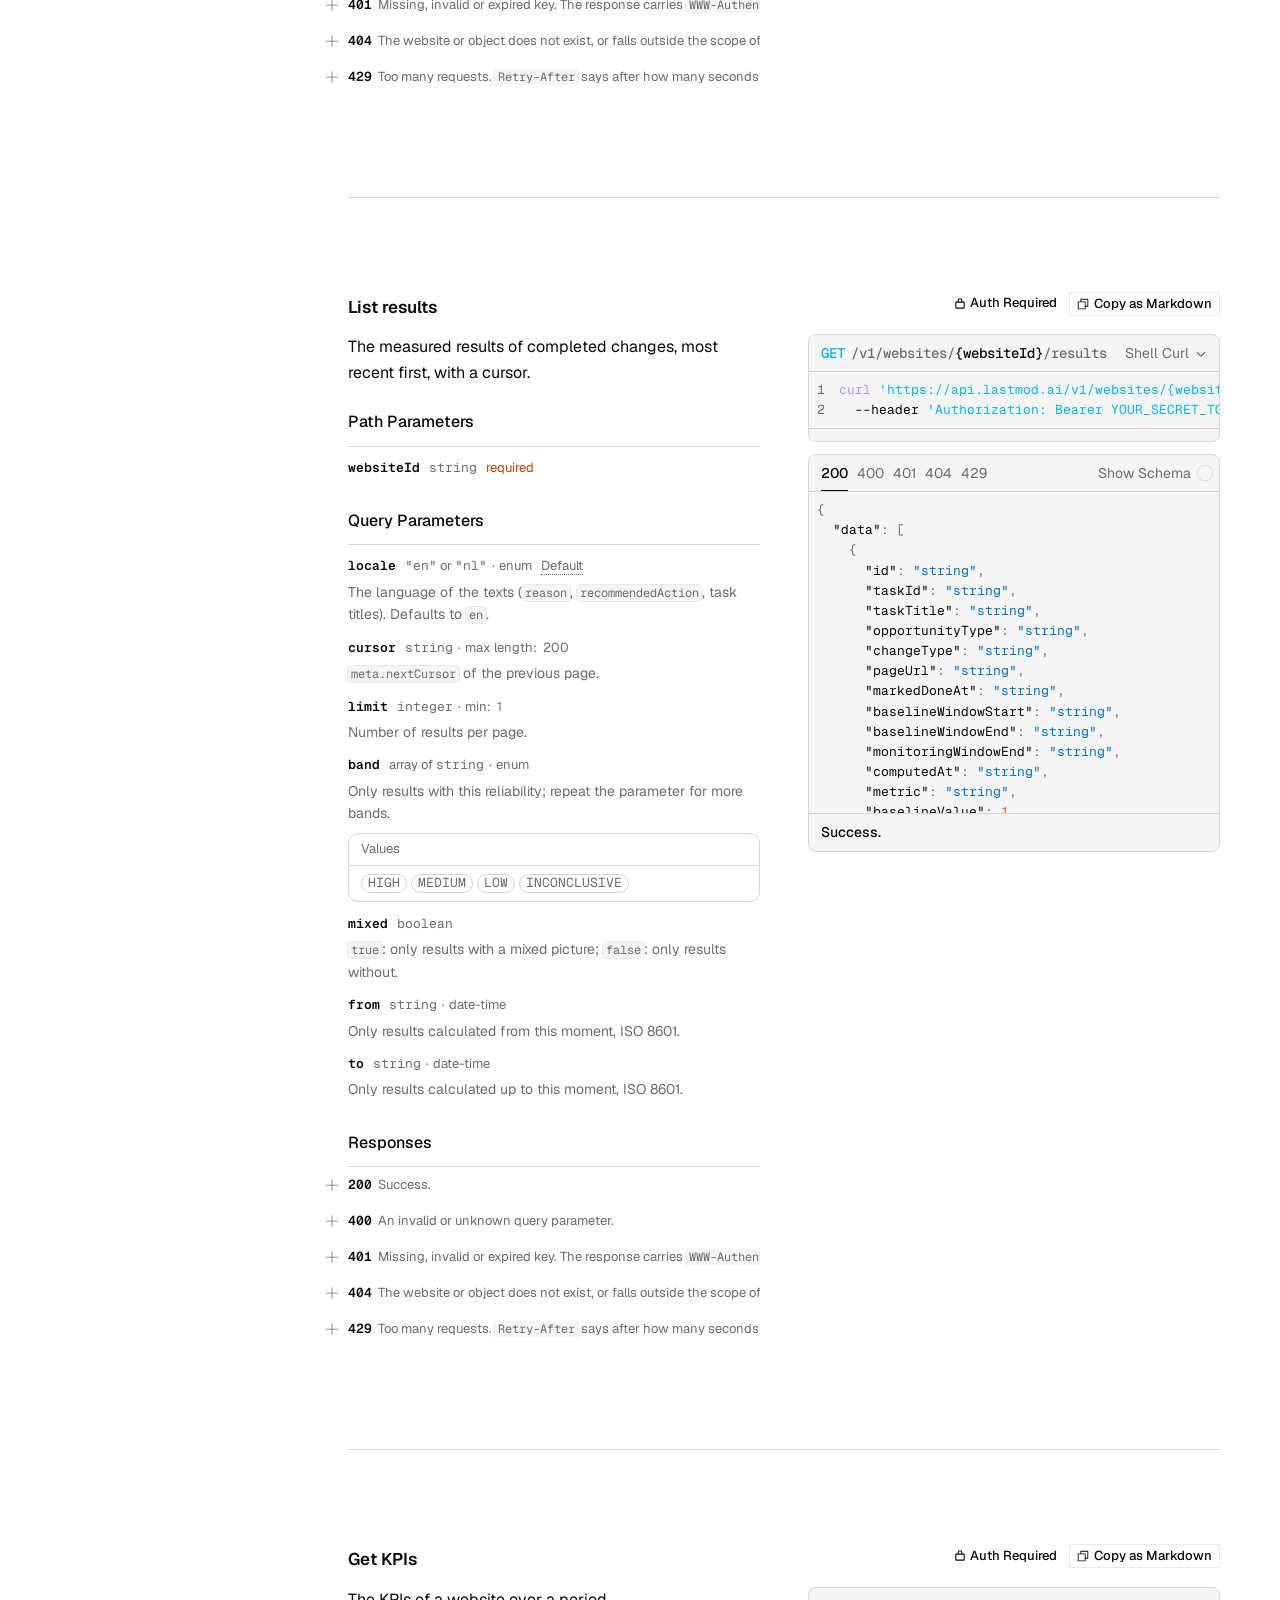
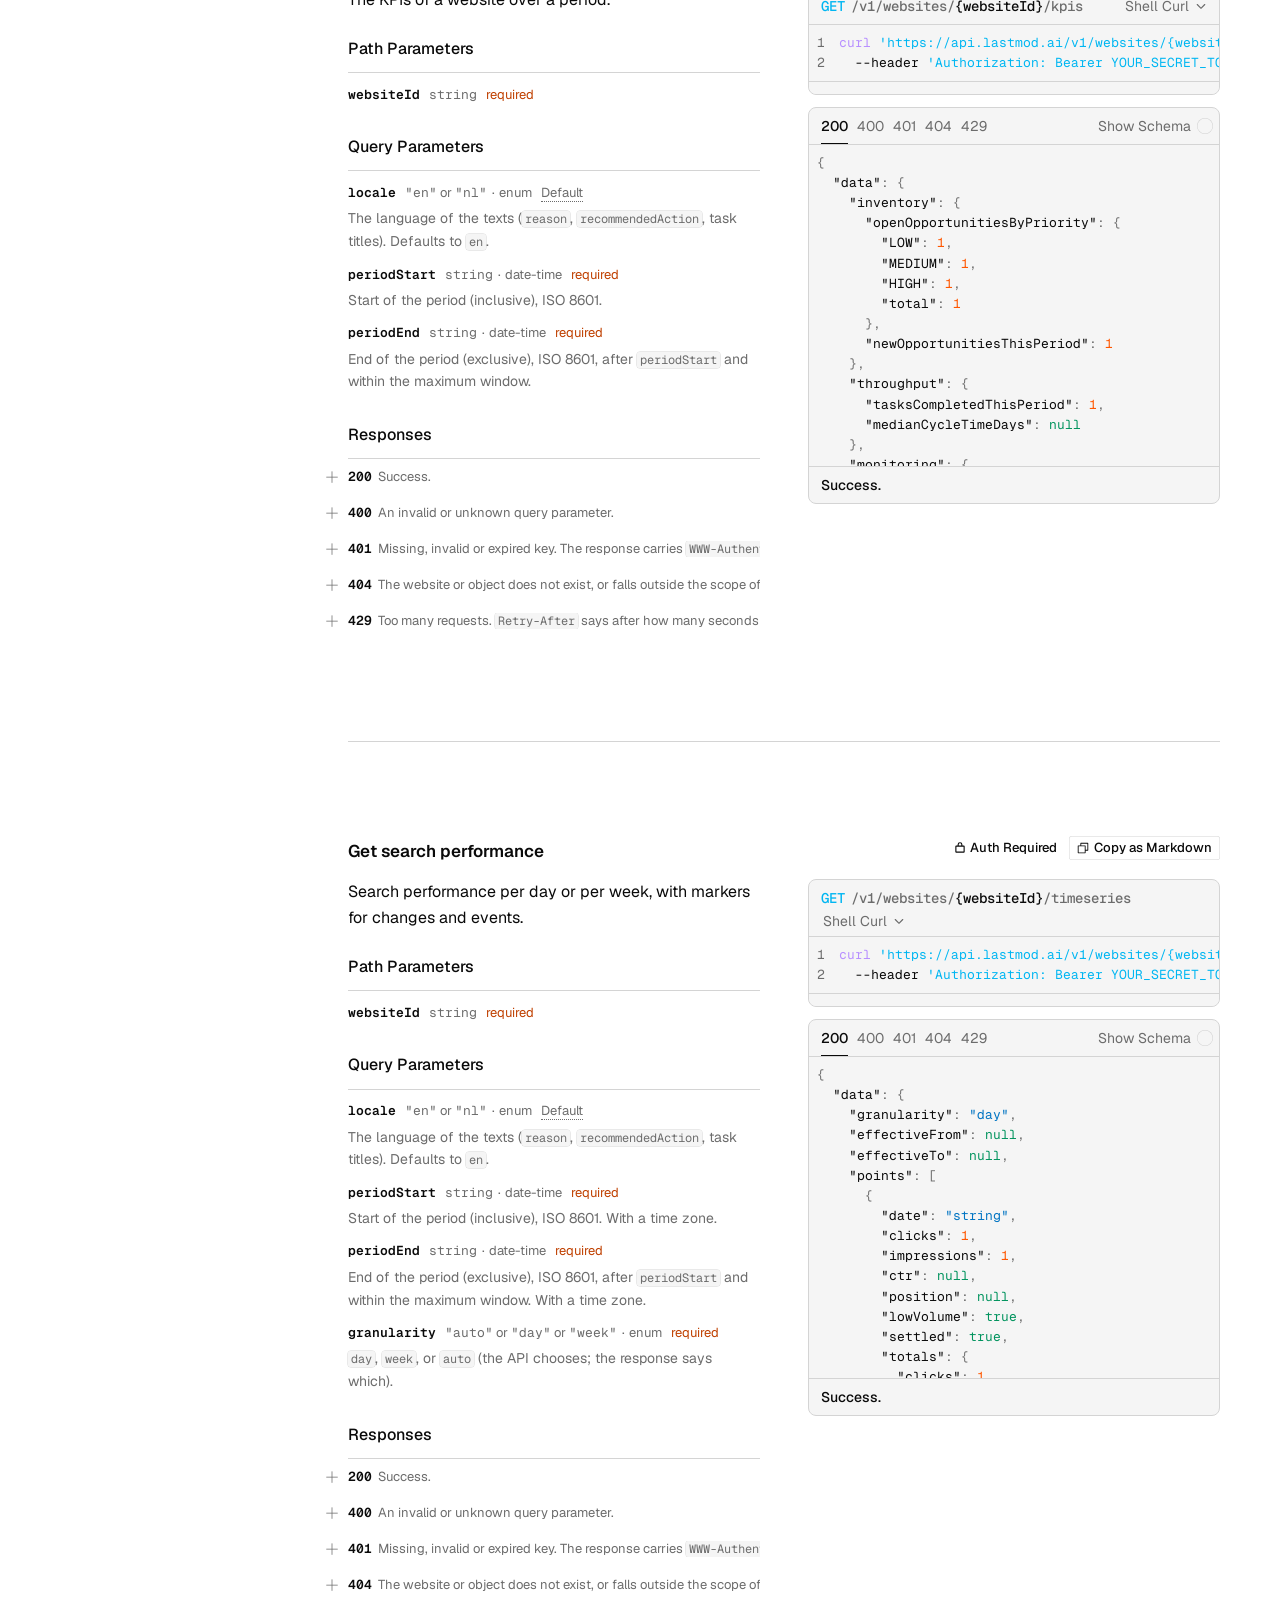
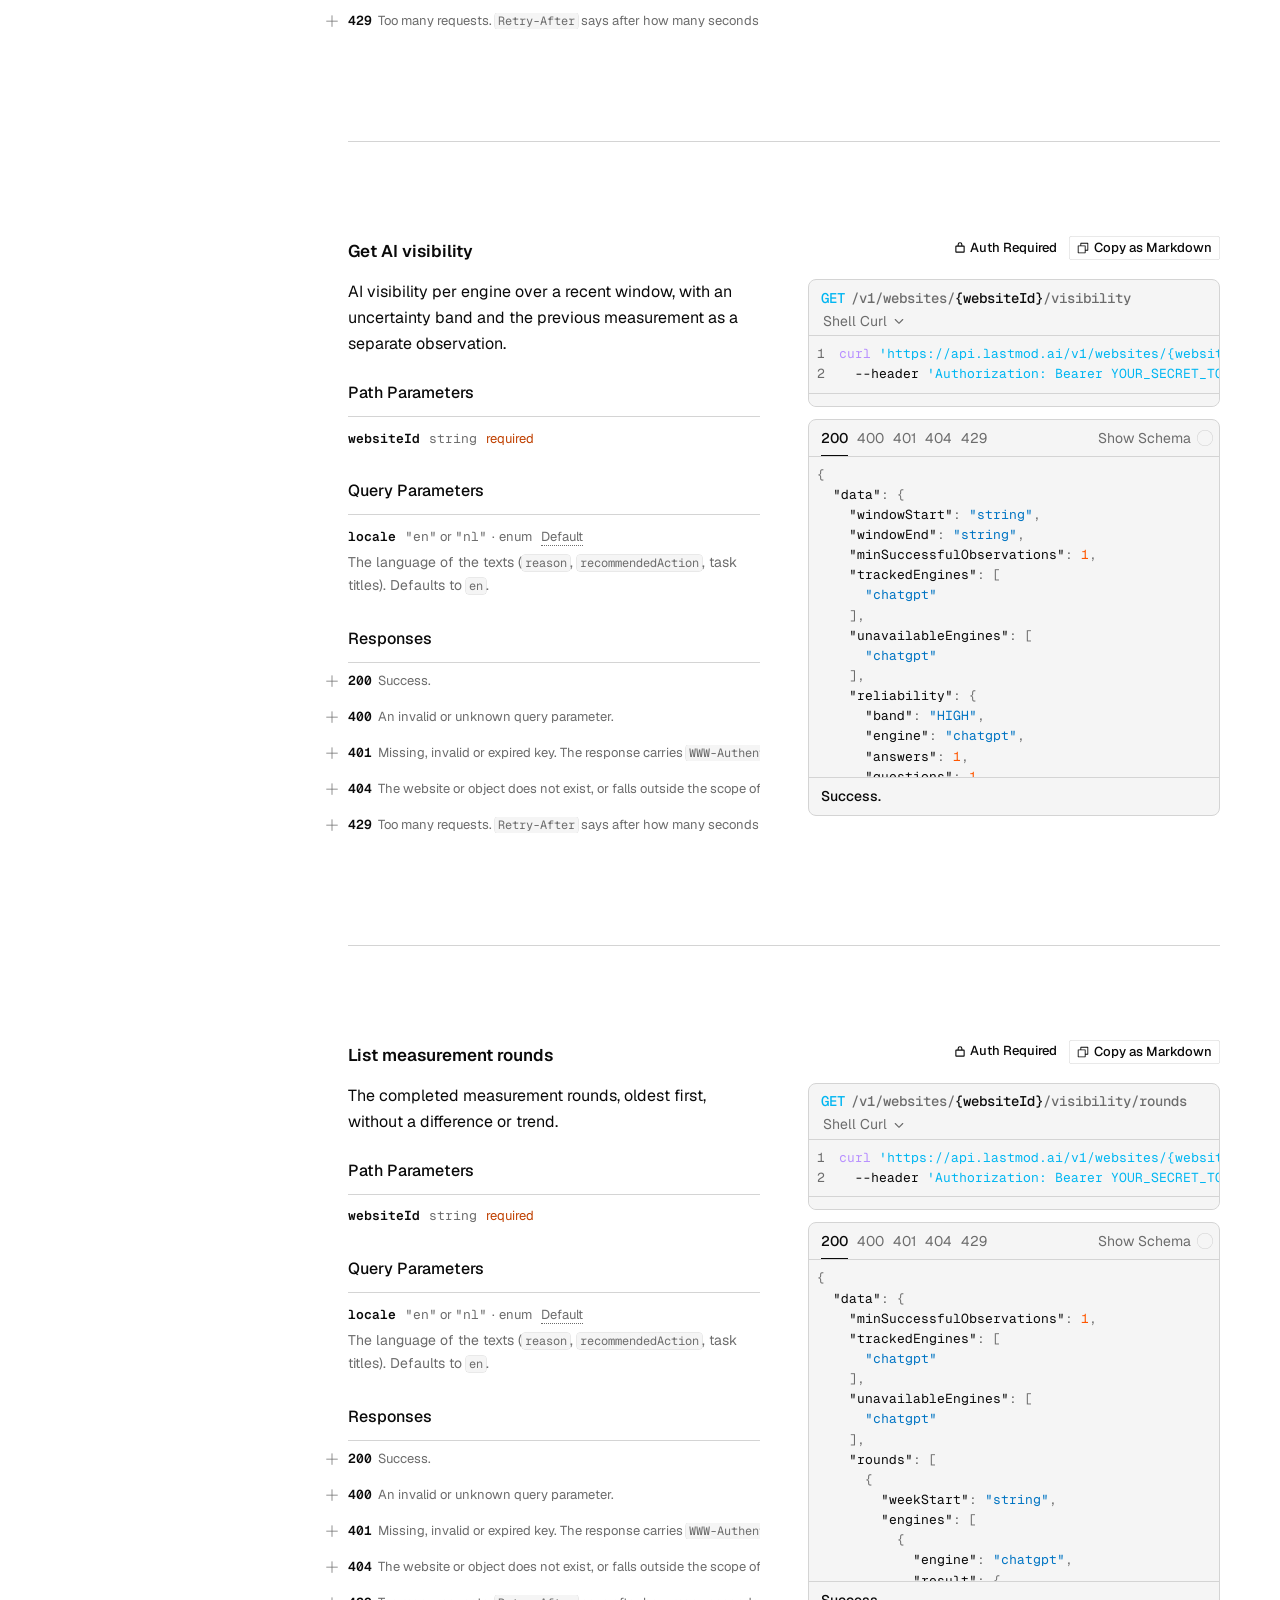
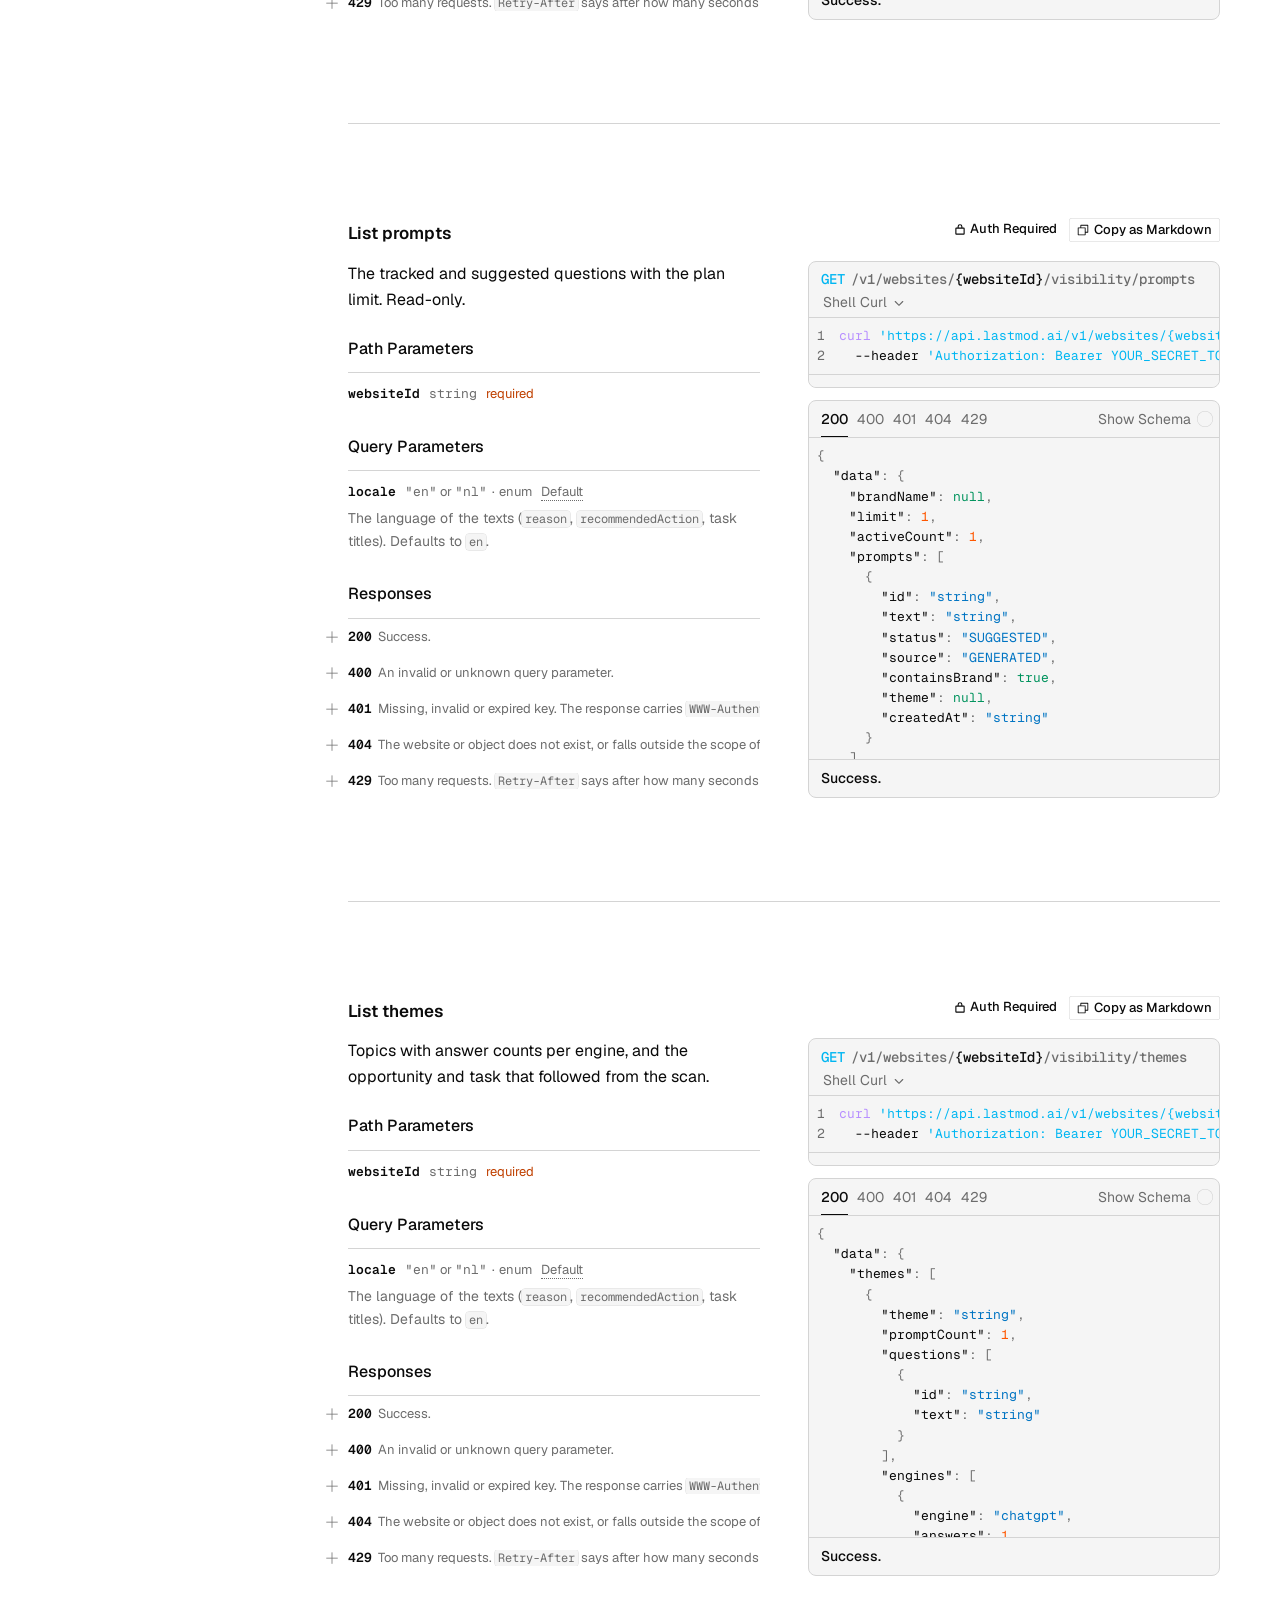
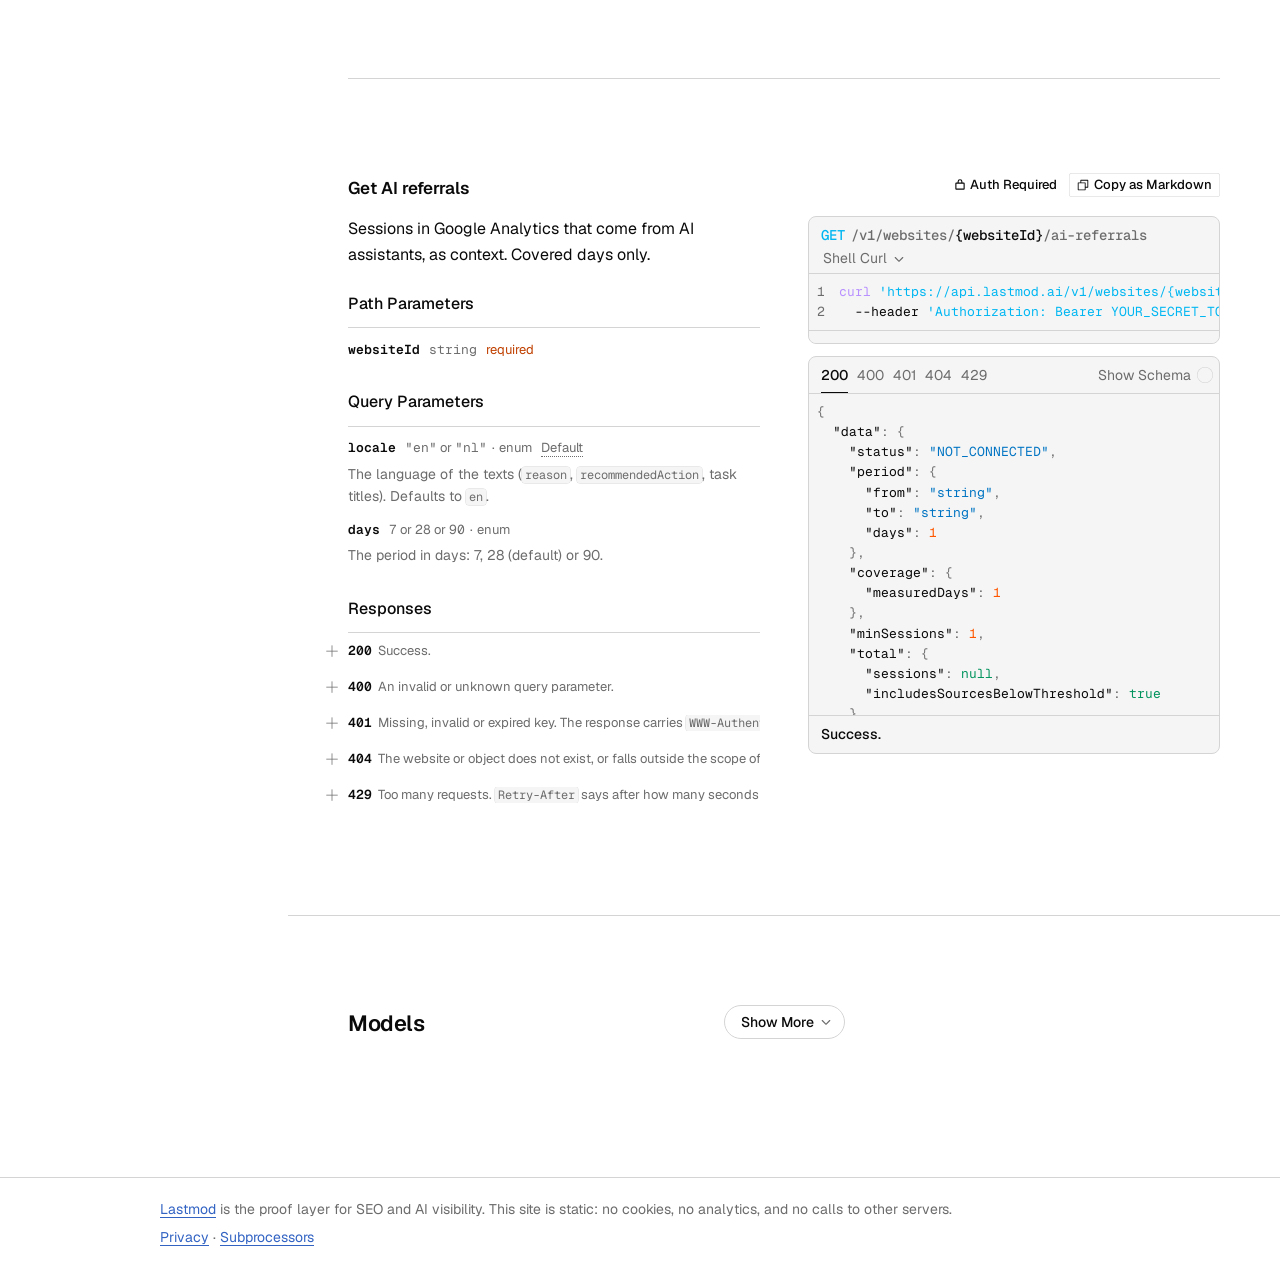
==== commit ecb679f9: "Publish developers site (source ac81a25cd)" ====
--- a/api/index.html
+++ b/api/index.html
@@ -54,7 +54,7 @@
 <li><code>websiteId</code> (path, string, required)</li>
 <li><code>locale</code> (query, string (en, nl), optional): The language of the texts (<code>reason</code>, <code>recommendedAction</code>, task titles). Defaults to <code>en</code>.</li>
 <li><code>status</code> (query, string (OPEN, DISMISSED, CONVERTED, RESOLVED, VOIDED, ALL), optional): Only opportunities with this status. Without this parameter <code>RESOLVED</code> and <code>VOIDED</code> are omitted; <code>ALL</code> returns every status in one list.</li>
-<li><code>type</code> (query, string, optional): Only opportunities of this <code>type</code>, as it appears in the list.</li>
+<li><code>type</code> (query, string, optional): Only opportunities of this <code>type</code>, as it appears in the list. An unknown value is a 400.</li>
 <li><code>limit</code> (query, integer, optional): Number of opportunities per page, at most 200 (also the default). <code>meta.truncated</code> is <code>true</code> if there are more; then follow <code>meta.nextCursor</code>.</li>
 <li><code>cursor</code> (query, string, optional): <code>meta.nextCursor</code> of the previous page. Sorted by <code>lastSeenAt</code> descending, then <code>id</code>.</li>
 </ul>
